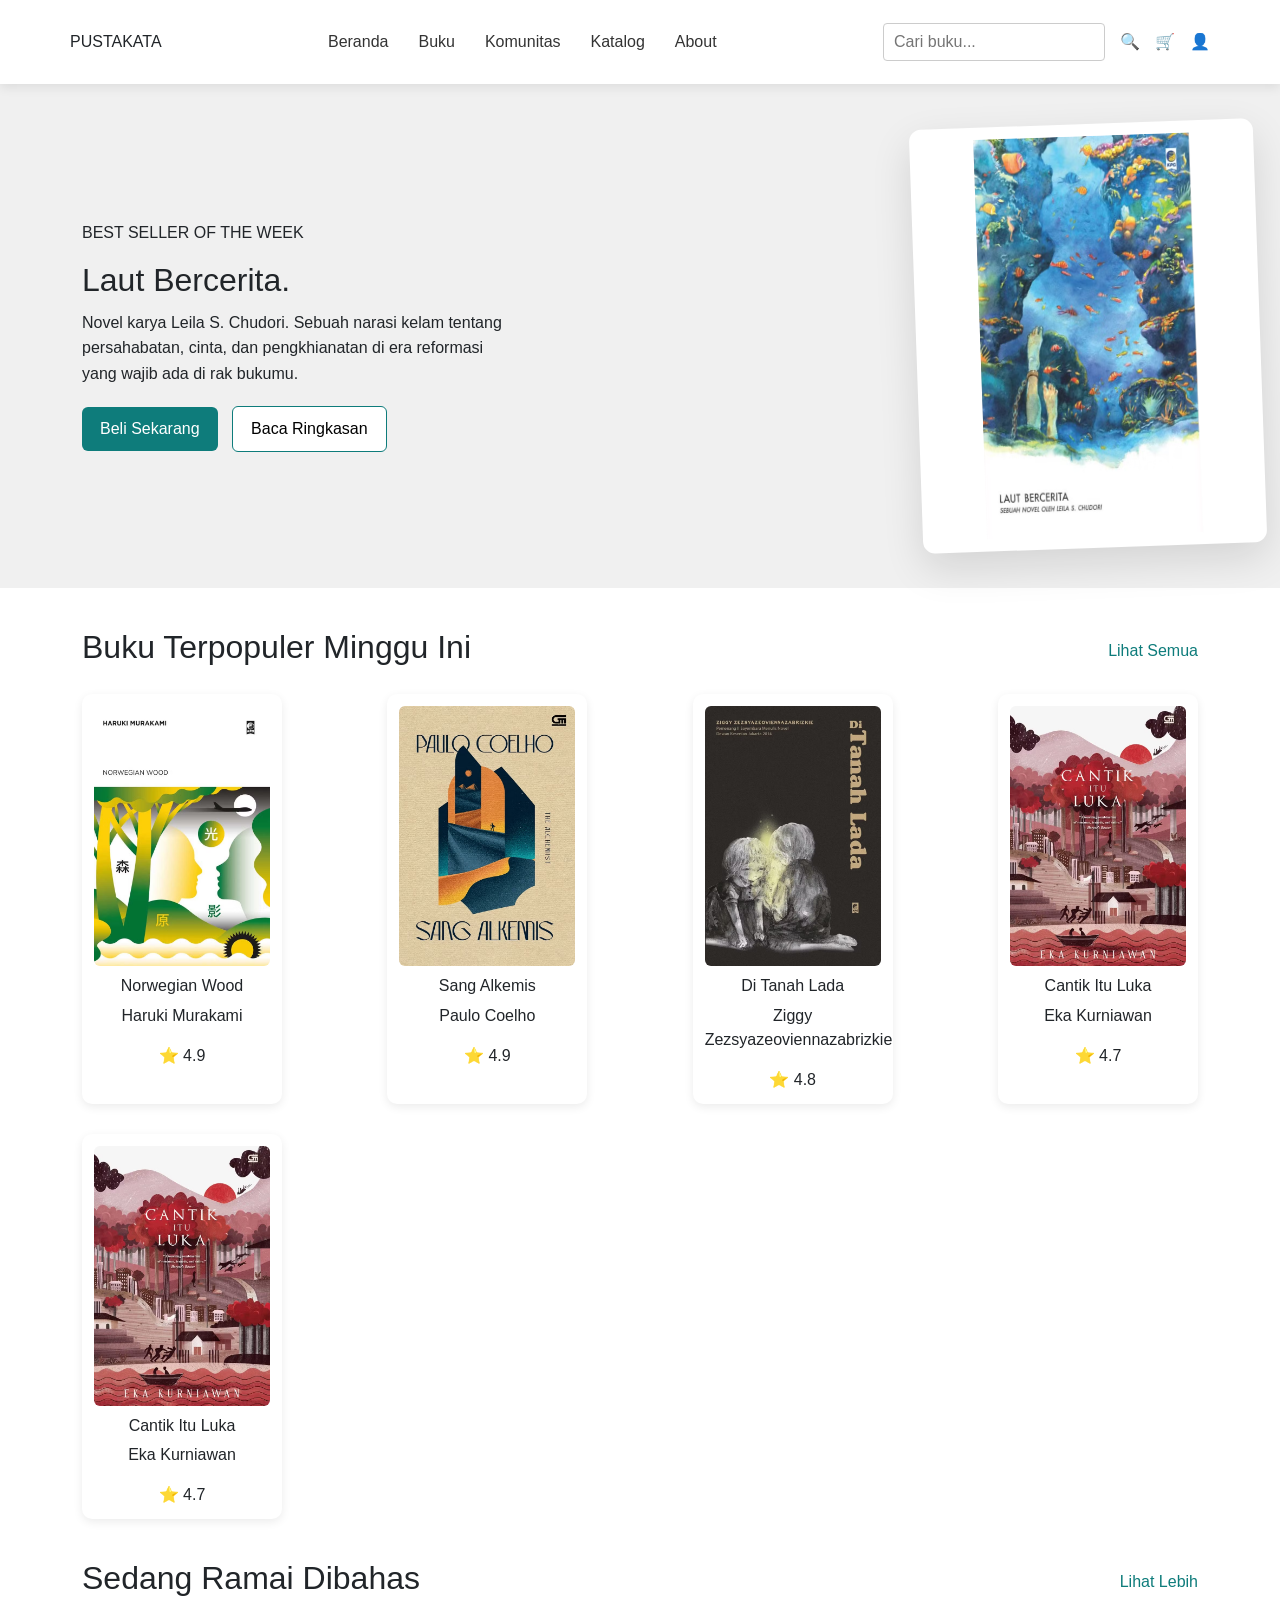
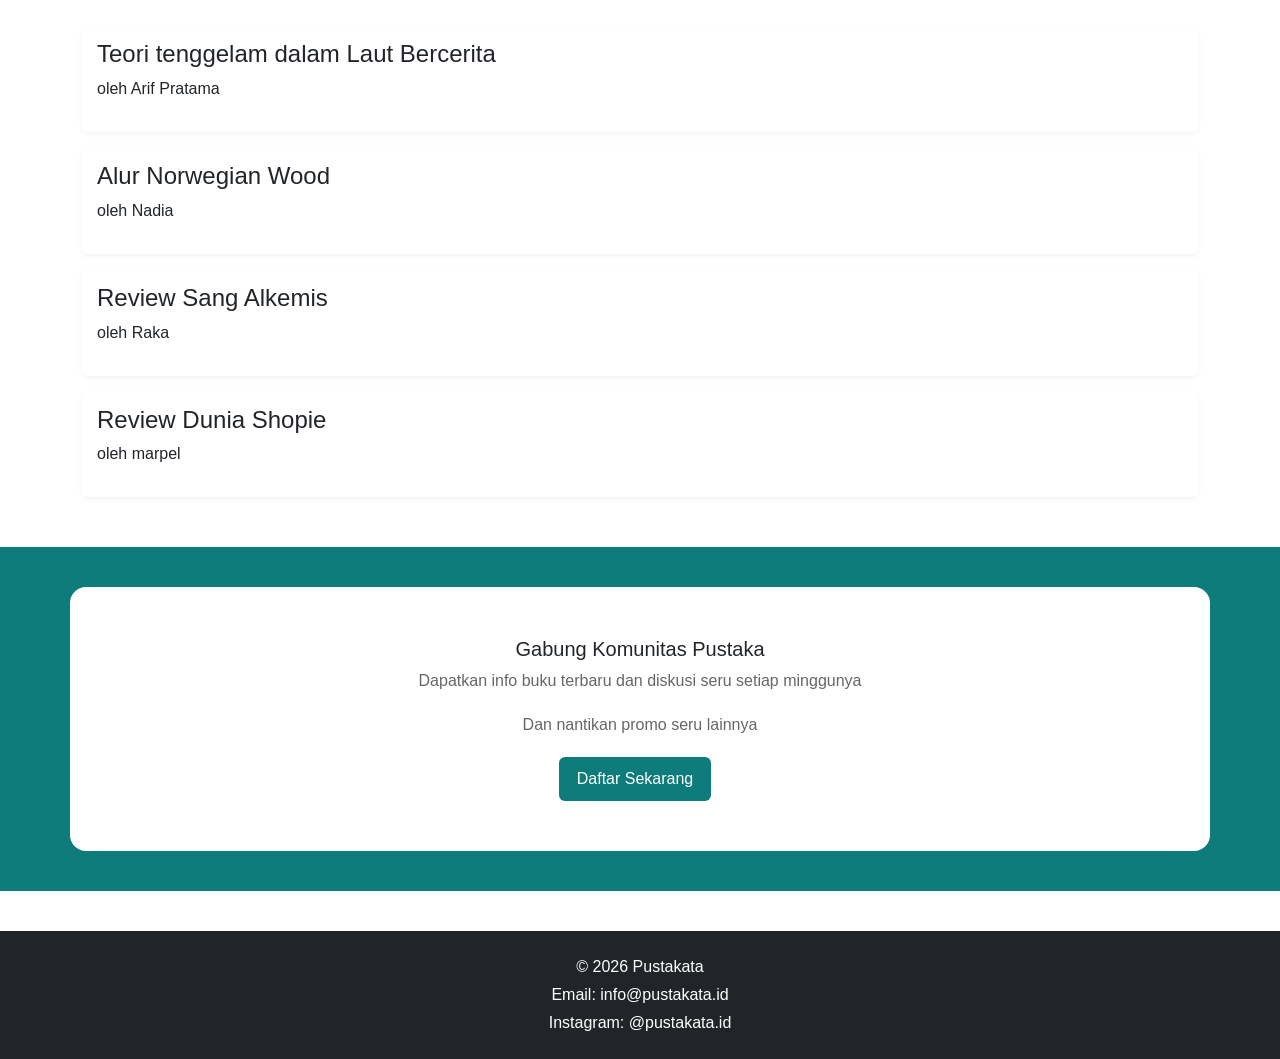
==== index.html @ 3b272e25 "hapus bootstap" ====
<!doctype html>
<html lang="id">
  <head>
    <meta charset="UTF-8" />
    <meta name="viewport" content="width=device-width, initial-scale=1.0" />
    <title>Pustakata</title>
    <link rel="stylesheet" href="style.css" />
    <link
      href="https://cdn.jsdelivr.net/npm/bootstrap@5.3.8/dist/css/bootstrap.min.css"
      rel="stylesheet"
    />
  </head>
  <body>
    <!-- Navbar -->
    <script src="https://cdn.jsdelivr.net/npm/bootstrap@5.3.8/dist/js/bootstrap.bundle.min.js"></script>
    <header class="navbar">
      <div class="container">
        <div class="logo">PUSTAKATA</div>

        <nav class="menu">
          <a href="#">Beranda</a>
          <a href="#">Buku</a>
          <a href="#">Komunitas</a>
          <a href="#">Katalog</a>
          <a href="#">About</a>
        </nav>

        <div class="nav-icons">
          <input type="text" placeholder="Cari buku..." />
          <span>🔍</span>
          <span>🛒</span>
          <span>👤</span>
        </div>
      </div>
    </header>

    <!-- Hero Section -->
    <section class="hero">
      <div class="container hero-content">
        <div class="hero-text">
          <p class="label">BEST SELLER OF THE WEEK</p>
          <h1>Laut Bercerita.</h1>
          <p>
            Novel karya Leila S. Chudori. Sebuah narasi kelam tentang
            persahabatan, cinta, dan pengkhianatan di era reformasi yang wajib
            ada di rak bukumu.
          </p>

          <div class="hero-buttons">
            <button class="btn-primary">Beli Sekarang</button>
            <button class="btn-secondary">Baca Ringkasan</button>
          </div>
        </div>

        <div class="hero-image">
          <div class="hero-book">
            <img src="lautcerita.jpg" alt="Book Cover" />
          </div>
        </div>
      </div>
    </section>

    <!-- Buku Populer -->
    <section class="popular-books">
      <div class="container">
        <div class="section-header">
          <h2>Buku Terpopuler Minggu Ini</h2>
          <a href="#">Lihat Semua</a>
        </div>

        <div class="book-grid">
          <div class="book-card">
            <img src="haruki.jpg" alt="" />
            <h3>Norwegian Wood</h3>
            <p>Haruki Murakami</p>
            <span>⭐ 4.9</span>
          </div>

          <div class="book-card">
            <img src="alkemis.jpg" alt="" />
            <h3>Sang Alkemis</h3>
            <p>Paulo Coelho</p>
            <span>⭐ 4.9</span>
          </div>

          <div class="book-card">
            <img src="tanahlada.jpg" alt="" />
            <h3>Di Tanah Lada</h3>
            <p>Ziggy Zezsyazeoviennazabrizkie</p>
            <span>⭐ 4.8</span>
          </div>

          <div class="book-card">
            <img src="cantik.jpg" alt="" />
            <h3>Cantik Itu Luka</h3>
            <p>Eka Kurniawan</p>
            <span>⭐ 4.7</span>
          </div>
          <div class="book-card">
            <img src="cantik.jpg" alt="" />
            <h3>Cantik Itu Luka</h3>
            <p>Eka Kurniawan</p>
            <span>⭐ 4.7</span>
          </div>
        </div>
      </div>
    </section>

    <!-- Diskusi Komunitas -->
    <section class="discussion">
      <div class="container">
        <div class="section-header">
          <h2>Sedang Ramai Dibahas</h2>
          <a href="#">Lihat Lebih</a>
        </div>

        <div class="discussion-list">
          <div class="discussion-item">
            <h4>Teori tenggelam dalam Laut Bercerita</h4>
            <p>oleh Arif Pratama</p>
          </div>

          <div class="discussion-item">
            <h4>Alur Norwegian Wood</h4>
            <p>oleh Nadia</p>
          </div>

          <div class="discussion-item">
            <h4>Review Sang Alkemis</h4>
            <p>oleh Raka</p>
          </div>
          <div class="discussion-item">
            <h4>Review Dunia Shopie</h4>
            <p>oleh marpel</p>
          </div>
        </div>
      </div>
    </section>

    <!-- CTA Join Komunitas -->
    <section class="cta">
      <div class="container cta-box">
        <h3>Gabung Komunitas Pustaka</h3>
        <p>Dapatkan info buku terbaru dan diskusi seru setiap minggunya</p>
        <p>Dan nantikan promo seru lainnya</p>

        <button class="btn-primary">Daftar Sekarang</button>
      </div>
    </section>

    <!-- Footer -->
    <footer class="footer bg-dark text-white py-4">
      <div class="container text-center">
        <p class="mb-1">© 2026 Pustakata</p>
        <p class="mb-1">Email: info@pustakata.id</p>
        <p class="mb-0">Instagram: @pustakata.id</p>
      </div>
    </footer>
  </body>
</html>
---- style.css ----
/* RESET */
* {
  margin: 0;
  padding: 0;
  box-sizing: border-box;
  font-family: Arial, sans-serif;
}

body {
  background: #f5f5f5;
  color: #333;
}

/* CONTAINER */
.container {
  width: 90%;
  max-width: 1200px;
  margin: auto;
}

/* NAVBAR */
.navbar {
  position: sticky;
  top: 0;
  background: white;
  box-shadow: 0 4px 10px rgba(0, 0, 0, 0.08);
  z-index: 100;
}

.navbar .container {
  display: flex;
  align-items: center;
  justify-content: space-between;
  padding: 15px 0;
}

.menu {
  display: flex;
  gap: 30px;
}

.menu a {
  text-decoration: none;
  color: #333;
}

.nav-icons {
  display: flex;
  gap: 15px;
  align-items: center;
}

.nav-icons input {
  padding: 6px 10px;
  border-radius: 4px;
  border: 1px solid #ccc;
}

/* HERO */
.hero {
  background: #f0f0f0;
  padding: 40px 0;
}

.hero-content {
  display: flex;
  align-items: center;
  justify-content: space-between;
  gap: 60px;
}

.hero-text {
  flex: 1;
}

.hero-text h1 {
  font-size: 32px;
  margin: 10px 0;
}

.hero-text p {
  max-width: 420px;
  line-height: 1.6;
}

.hero-buttons {
  margin-top: 20px;
}

/* HERO BOOK */
.hero-image {
  flex: 0 0 auto;
  display: flex;
  justify-content: center;
  align-items: center;
  max-width: 220px;
}
.hero-book {
  background: white;
  padding: 12px;
  border-radius: 12px;
  box-shadow: 0 15px 40px rgba(0, 0, 0, 0.12);
  width: fit-content;
  display: inline-flex;
  transform: rotate(-2deg);
}

.hero-book img {
  width: 320px;
  height: 400px;
  display: block;
  border-radius: 6px;
}
/* BUTTON */
.btn-primary {
  background: #0e7c7b;
  color: white;
  border: none;
  padding: 10px 18px;
  margin-right: 10px;
  border-radius: 6px;
}

.btn-secondary {
  border: 1px solid #0e7c7b;
  padding: 10px 18px;
  background: white;
  border-radius: 6px;
}

/* SECTION HEADER */
.section-header {
  display: flex;
  justify-content: space-between;
  align-items: center;
  margin: 40px 0 20px;
}

.section-header a {
  color: #0e7c7b;
  text-decoration: none;
}

/* BOOK GRID */
.book-grid {
  display: grid;
  grid-template-columns: repeat(4, 200px);
  justify-content: space-between;
  gap: 30px;
}

/* BOOK CARD */
.book-card {
  background: white;
  padding: 12px;
  border-radius: 10px;
  text-align: center;
  box-shadow: 0 3px 10px rgba(0, 0, 0, 0.08);
}

.book-card img {
  width: 100%;
  height: 260px;
  object-fit: cover;
  border-radius: 6px;
}

.book-card h3 {
  margin-top: 10px;
  font-size: 16px;
}

/* DISCUSSION */
.discussion-list {
  display: flex;
  flex-direction: column;
  gap: 15px;
}

.discussion-item {
  background: white;
  padding: 15px;
  border-radius: 6px;
  box-shadow: 0 2px 5px rgba(0, 0, 0, 0.05);
}

/* CTA */
.cta {
  background: #0e7c7b;
  margin-top: 50px;
  padding: 40px 0;
}

.cta-box {
  background: white;
  text-align: center;
  padding: 50px 60px;
  border-radius: 16px;
  max-width: 700px;
  margin: 0 auto;
}

.cta-box h3 {
  font-size: 20px;
  margin-bottom: 8px;
}

.cta-box p {
  color: #666;
  margin-bottom: 20px;
}

/* FOOTER */
.footer {
  text-align: center;
  padding: 20px;
  background: #eee;
  margin-top: 40px;
}
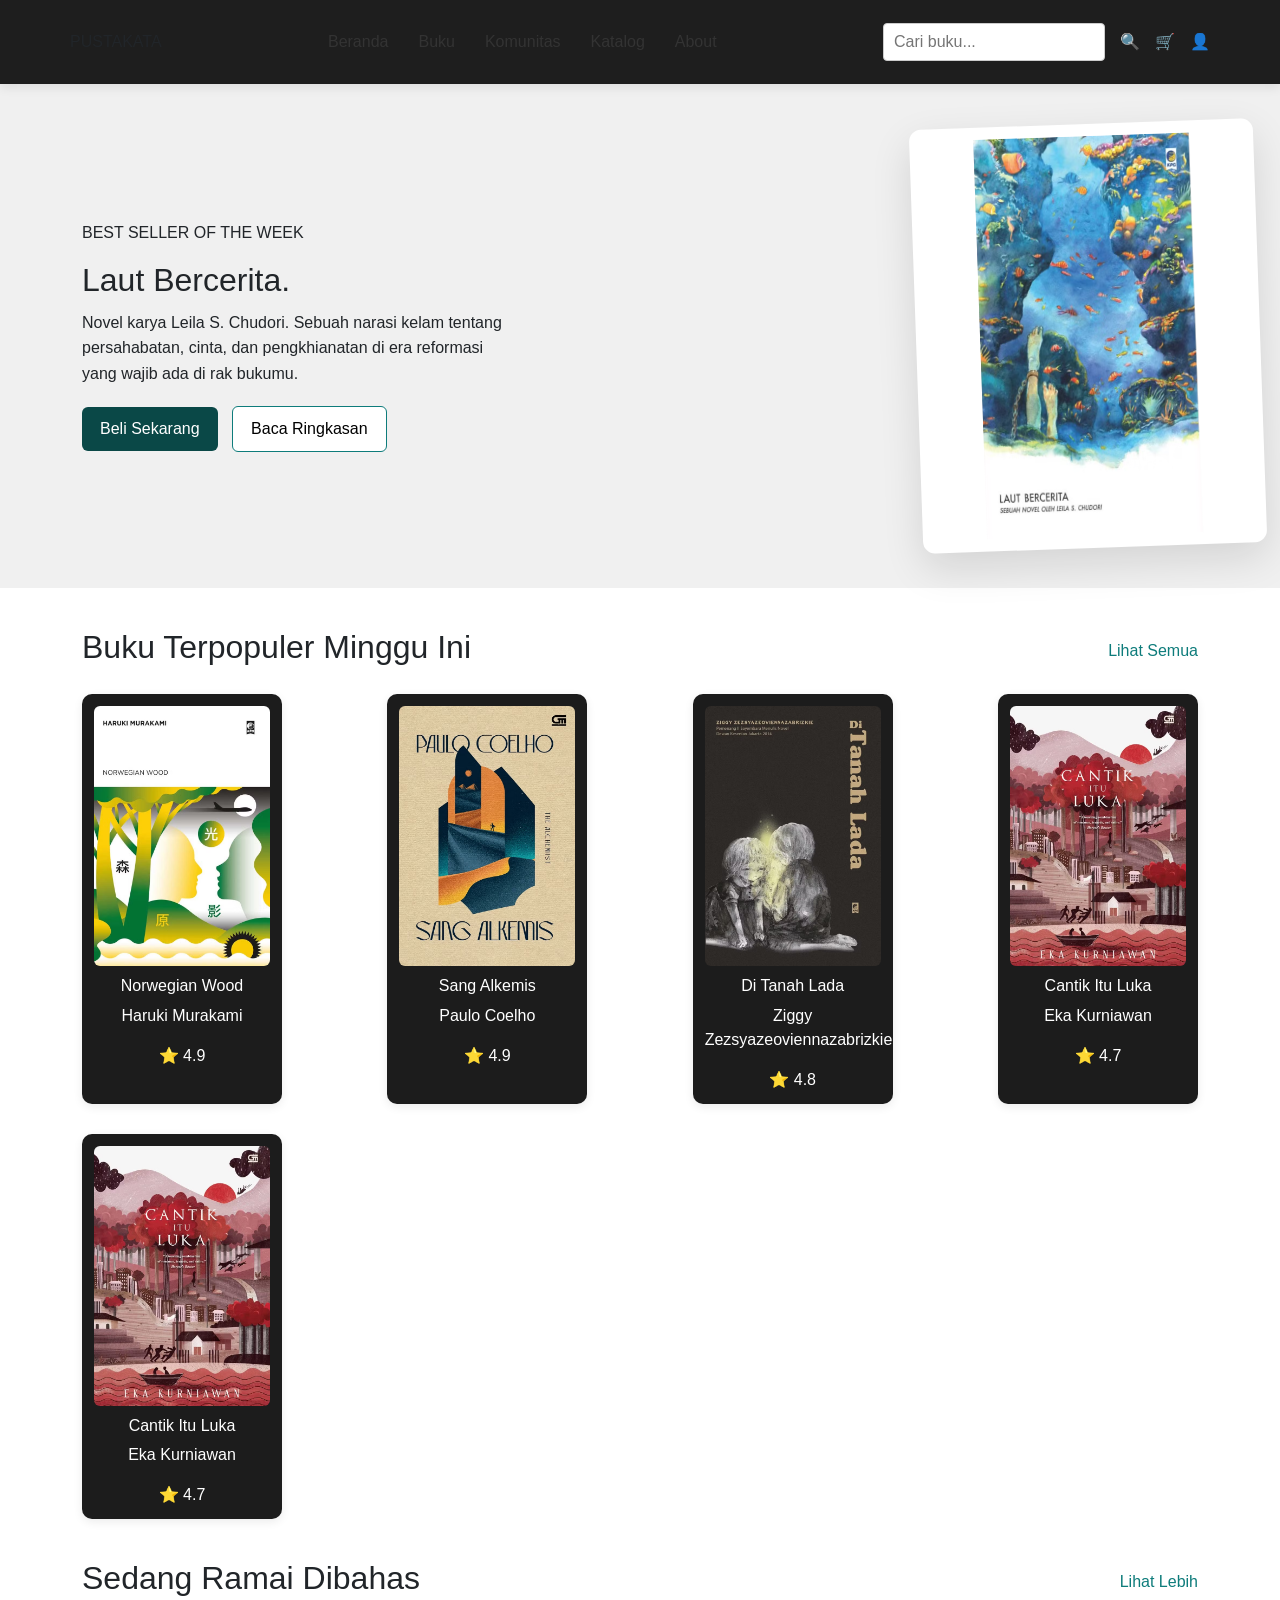
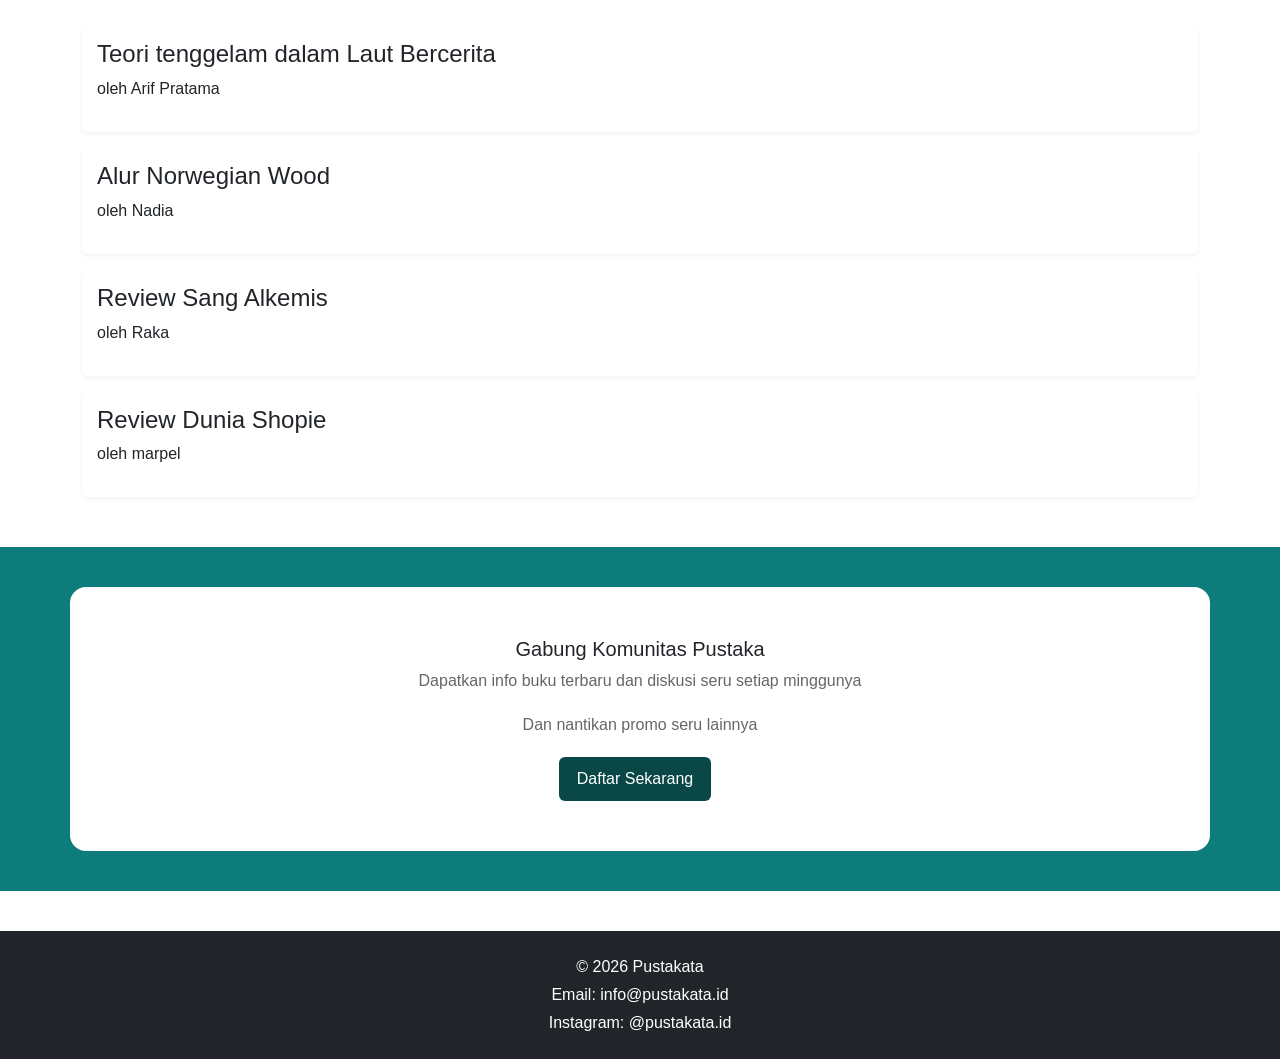
==== commit 70b9f1dc: "benerin gambar" ====
--- a/index.html
+++ b/index.html
@@ -54,7 +54,7 @@
 
         <div class="hero-image">
           <div class="hero-book">
-            <img src="lautcerita.jpg" alt="Book Cover" />
+            <img src="gambar/lautcerita.jpg" alt="Book Cover" />
           </div>
         </div>
       </div>
@@ -70,34 +70,34 @@
 
         <div class="book-grid">
           <div class="book-card">
-            <img src="haruki.jpg" alt="" />
+            <img src="gambar/haruki.jpg" alt="" />
             <h3>Norwegian Wood</h3>
             <p>Haruki Murakami</p>
             <span>⭐ 4.9</span>
           </div>
 
           <div class="book-card">
-            <img src="alkemis.jpg" alt="" />
+            <img src="gambar/alkemis.jpg" alt="" />
             <h3>Sang Alkemis</h3>
             <p>Paulo Coelho</p>
             <span>⭐ 4.9</span>
           </div>
 
           <div class="book-card">
-            <img src="tanahlada.jpg" alt="" />
+            <img src="gambar/tanahlada.jpg" alt="" />
             <h3>Di Tanah Lada</h3>
             <p>Ziggy Zezsyazeoviennazabrizkie</p>
             <span>⭐ 4.8</span>
           </div>
 
           <div class="book-card">
-            <img src="cantik.jpg" alt="" />
+            <img src="gambar/cantik.jpg" alt="" />
             <h3>Cantik Itu Luka</h3>
             <p>Eka Kurniawan</p>
             <span>⭐ 4.7</span>
           </div>
           <div class="book-card">
-            <img src="cantik.jpg" alt="" />
+            <img src="gambar/cantik.jpg" alt="" />
             <h3>Cantik Itu Luka</h3>
             <p>Eka Kurniawan</p>
             <span>⭐ 4.7</span>
--- a/style.css
+++ b/style.css
@@ -7,8 +7,8 @@
 }
 
 body {
-  background: #f5f5f5;
-  color: #333;
+  background: #121212;
+  color: #ffffff;
 }
 
 /* CONTAINER */
@@ -22,7 +22,7 @@
 .navbar {
   position: sticky;
   top: 0;
-  background: white;
+  background: #1e1e1e;
   box-shadow: 0 4px 10px rgba(0, 0, 0, 0.08);
   z-index: 100;
 }
@@ -113,7 +113,7 @@
 }
 /* BUTTON */
 .btn-primary {
-  background: #0e7c7b;
+  background: #0a4847;
   color: white;
   border: none;
   padding: 10px 18px;
@@ -151,7 +151,8 @@
 
 /* BOOK CARD */
 .book-card {
-  background: white;
+  background: #1c1c1c;
+  color: #fff;
   padding: 12px;
   border-radius: 10px;
   text-align: center;
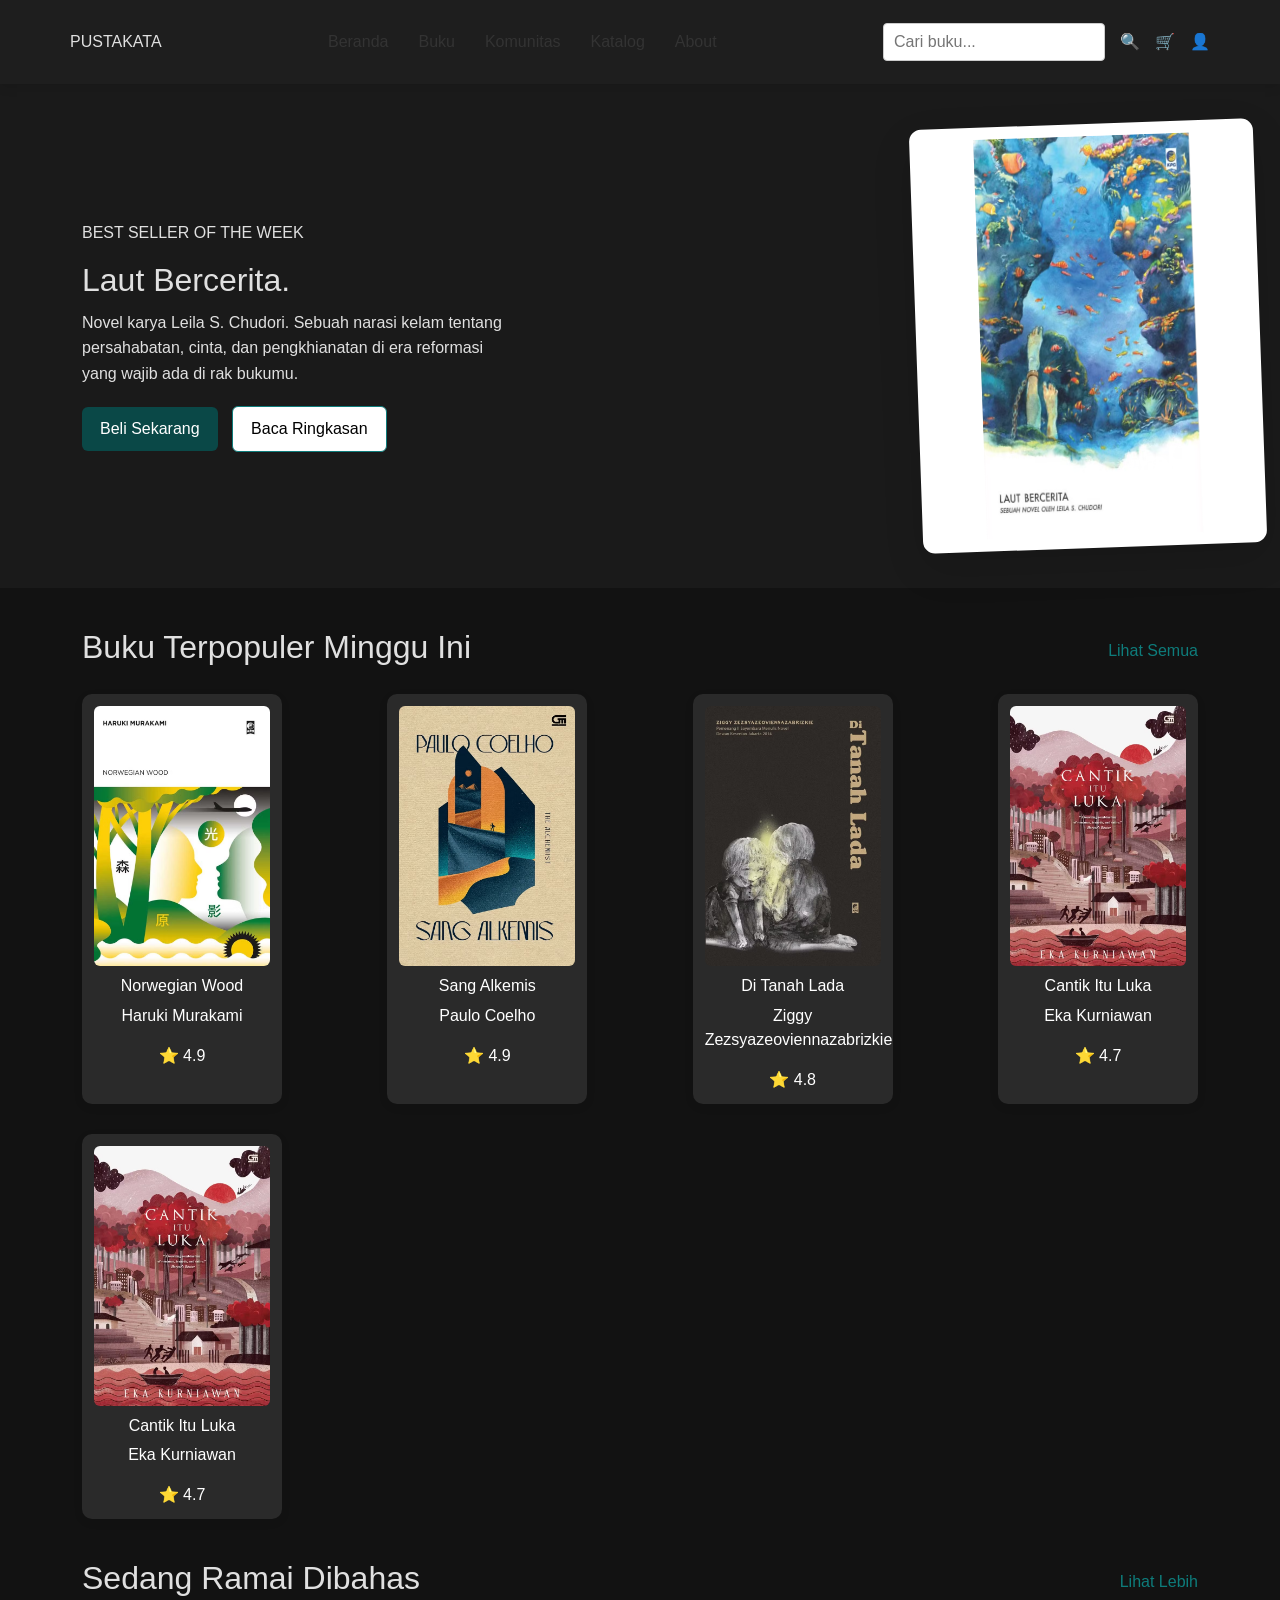
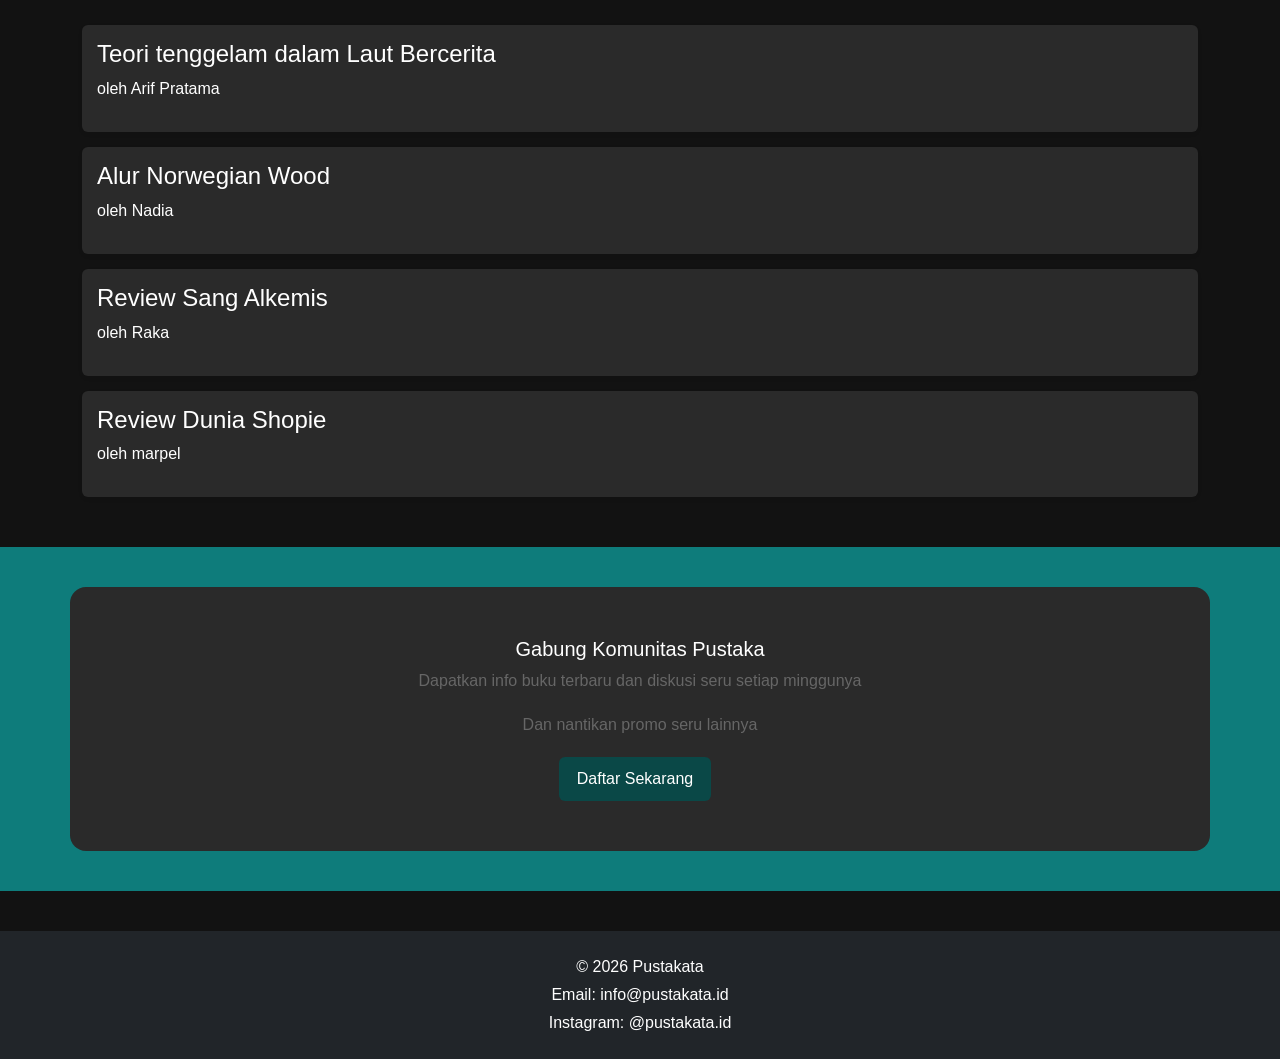
==== commit 50d76014: "feat: implement dark mode" ====
--- a/index.html
+++ b/index.html
@@ -10,7 +10,7 @@
       rel="stylesheet"
     />
   </head>
-  <body>
+  <body class="dark-mode">
     <!-- Navbar -->
     <script src="https://cdn.jsdelivr.net/npm/bootstrap@5.3.8/dist/js/bootstrap.bundle.min.js"></script>
     <header class="navbar">
@@ -54,7 +54,7 @@
 
         <div class="hero-image">
           <div class="hero-book">
-            <img src="gambar/lautcerita.jpg" alt="Book Cover" />
+            <img src="lautcerita.jpg" alt="Book Cover" />
           </div>
         </div>
       </div>
@@ -70,34 +70,34 @@
 
         <div class="book-grid">
           <div class="book-card">
-            <img src="gambar/haruki.jpg" alt="" />
+            <img src="haruki.jpg" alt="" />
             <h3>Norwegian Wood</h3>
             <p>Haruki Murakami</p>
             <span>⭐ 4.9</span>
           </div>
 
           <div class="book-card">
-            <img src="gambar/alkemis.jpg" alt="" />
+            <img src="alkemis.jpg" alt="" />
             <h3>Sang Alkemis</h3>
             <p>Paulo Coelho</p>
             <span>⭐ 4.9</span>
           </div>
 
           <div class="book-card">
-            <img src="gambar/tanahlada.jpg" alt="" />
+            <img src="tanahlada.jpg" alt="" />
             <h3>Di Tanah Lada</h3>
             <p>Ziggy Zezsyazeoviennazabrizkie</p>
             <span>⭐ 4.8</span>
           </div>
 
           <div class="book-card">
-            <img src="gambar/cantik.jpg" alt="" />
+            <img src="cantik.jpg" alt="" />
             <h3>Cantik Itu Luka</h3>
             <p>Eka Kurniawan</p>
             <span>⭐ 4.7</span>
           </div>
           <div class="book-card">
-            <img src="gambar/cantik.jpg" alt="" />
+            <img src="cantik.jpg" alt="" />
             <h3>Cantik Itu Luka</h3>
             <p>Eka Kurniawan</p>
             <span>⭐ 4.7</span>
--- a/style.css
+++ b/style.css
@@ -218,3 +218,31 @@
   background: #eee;
   margin-top: 40px;
 }
+/* DARK MODE */
+.dark-mode {
+  background: #121212;
+  color: #e0e0e0;
+}
+
+/* navbar */
+.dark-mode .navbar {
+  background: #1e1e1e;
+}
+
+/* hero */
+.dark-mode .hero {
+  background: #1a1a1a;
+}
+
+/* card */
+.dark-mode .book-card,
+.dark-mode .discussion-item,
+.dark-mode .cta-box {
+  background: #2a2a2a;
+  color: #fff;
+}
+
+/* footer */
+.dark-mode .footer {
+  background: #000;
+}
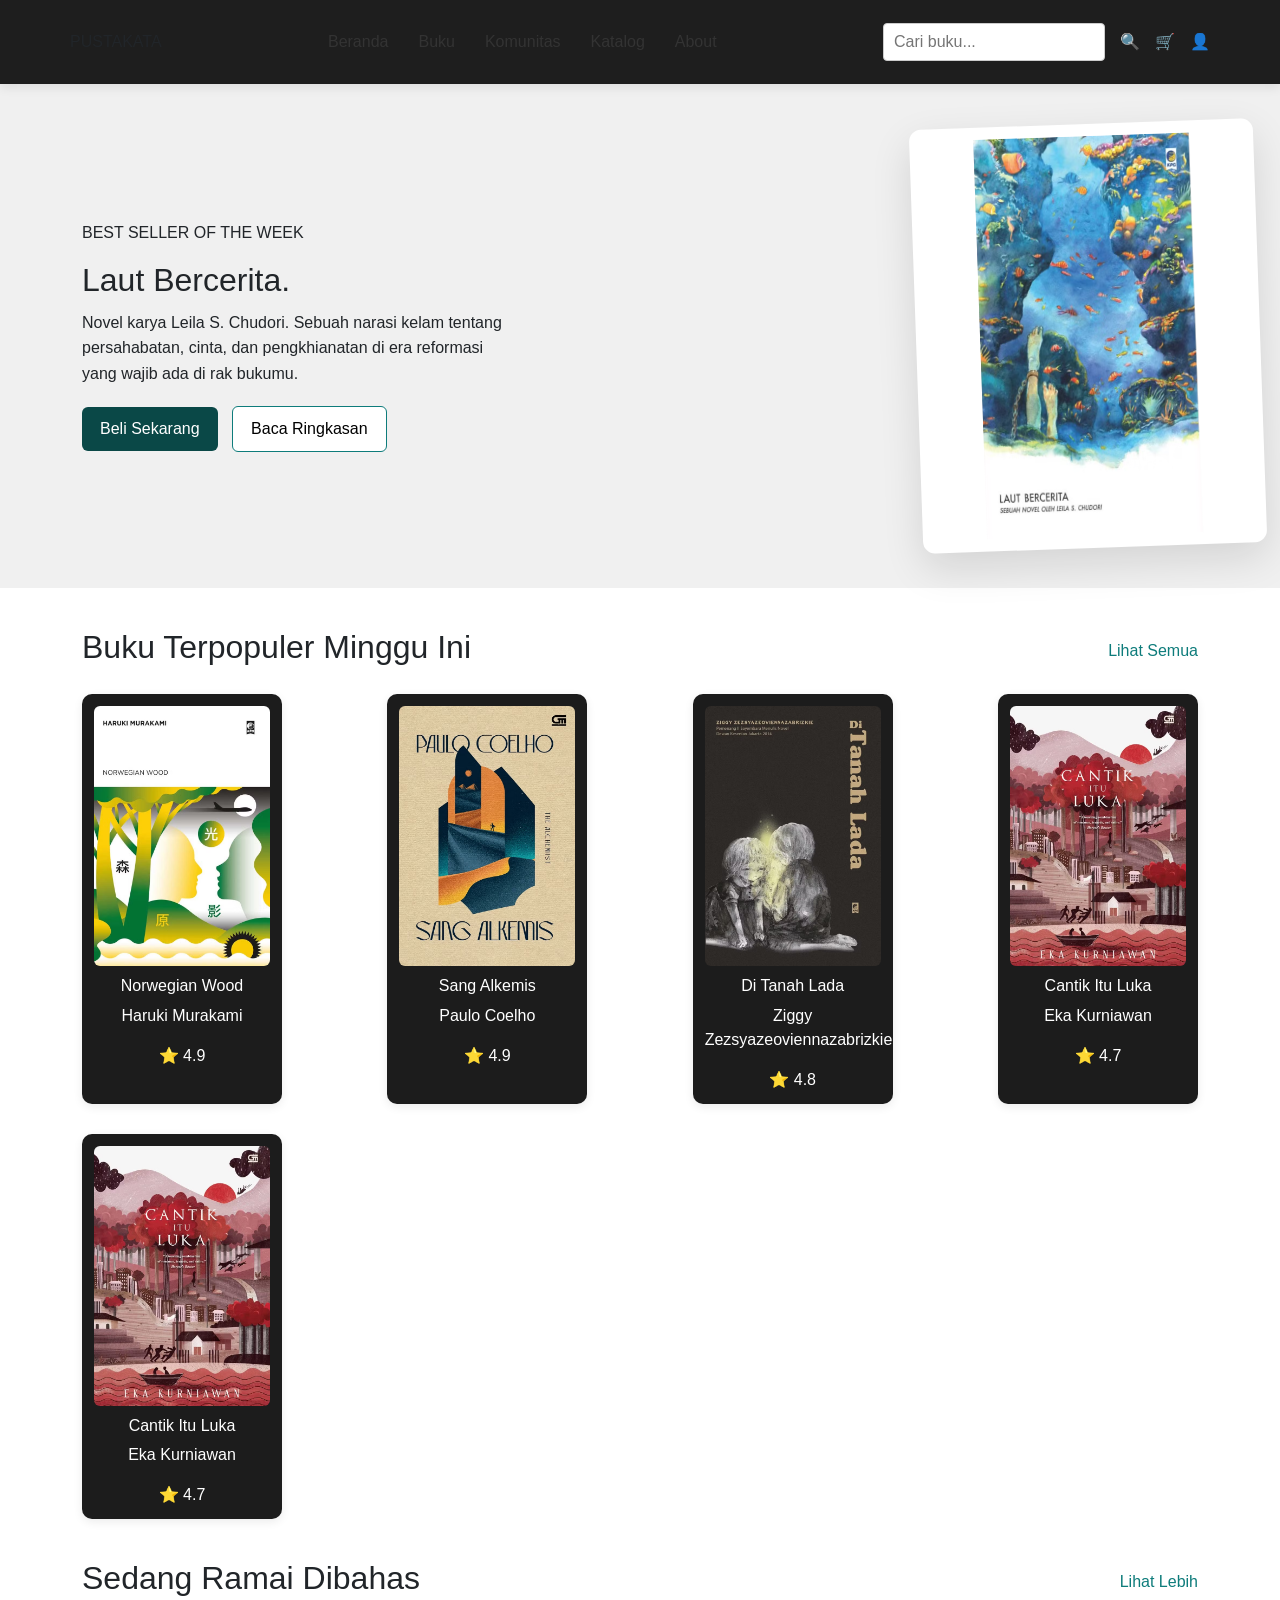
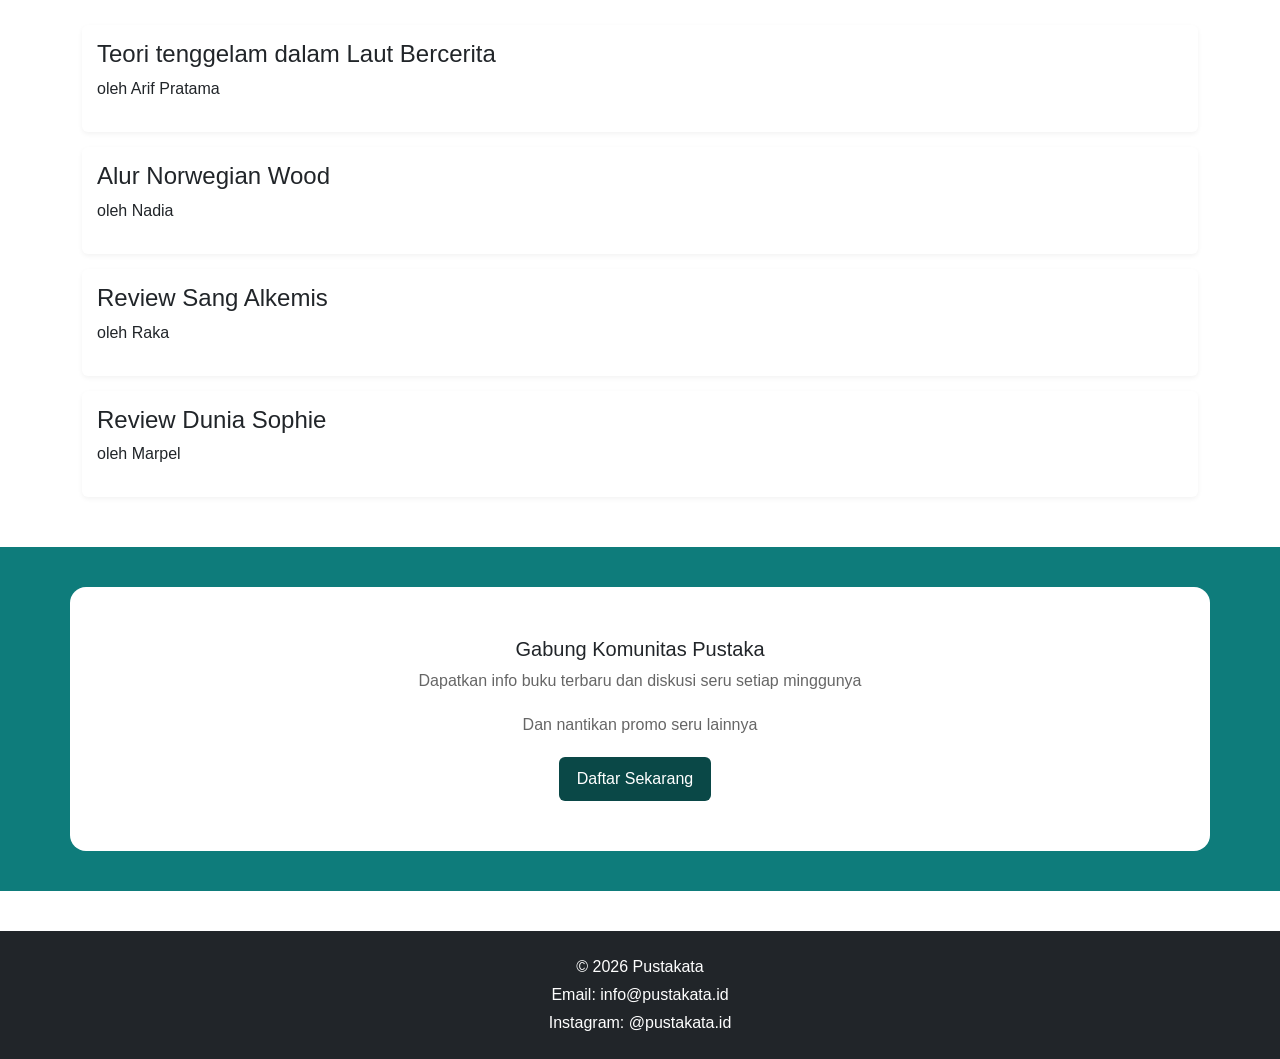
==== commit e6a0b092: "fix: correct typo in discussion section2" ====
--- a/index.html
+++ b/index.html
@@ -10,7 +10,7 @@
       rel="stylesheet"
     />
   </head>
-  <body class="dark-mode">
+  <body>
     <!-- Navbar -->
     <script src="https://cdn.jsdelivr.net/npm/bootstrap@5.3.8/dist/js/bootstrap.bundle.min.js"></script>
     <header class="navbar">
@@ -54,7 +54,7 @@
 
         <div class="hero-image">
           <div class="hero-book">
-            <img src="lautcerita.jpg" alt="Book Cover" />
+            <img src="gambar/lautcerita.jpg" alt="Book Cover" />
           </div>
         </div>
       </div>
@@ -70,34 +70,34 @@
 
         <div class="book-grid">
           <div class="book-card">
-            <img src="haruki.jpg" alt="" />
+            <img src="gambar/haruki.jpg" alt="" />
             <h3>Norwegian Wood</h3>
             <p>Haruki Murakami</p>
             <span>⭐ 4.9</span>
           </div>
 
           <div class="book-card">
-            <img src="alkemis.jpg" alt="" />
+            <img src="gambar/alkemis.jpg" alt="" />
             <h3>Sang Alkemis</h3>
             <p>Paulo Coelho</p>
             <span>⭐ 4.9</span>
           </div>
 
           <div class="book-card">
-            <img src="tanahlada.jpg" alt="" />
+            <img src="gambar/tanahlada.jpg" alt="" />
             <h3>Di Tanah Lada</h3>
             <p>Ziggy Zezsyazeoviennazabrizkie</p>
             <span>⭐ 4.8</span>
           </div>
 
           <div class="book-card">
-            <img src="cantik.jpg" alt="" />
+            <img src="gambar/cantik.jpg" alt="" />
             <h3>Cantik Itu Luka</h3>
             <p>Eka Kurniawan</p>
             <span>⭐ 4.7</span>
           </div>
           <div class="book-card">
-            <img src="cantik.jpg" alt="" />
+            <img src="gambar/cantik.jpg" alt="" />
             <h3>Cantik Itu Luka</h3>
             <p>Eka Kurniawan</p>
             <span>⭐ 4.7</span>
@@ -130,8 +130,8 @@
             <p>oleh Raka</p>
           </div>
           <div class="discussion-item">
-            <h4>Review Dunia Shopie</h4>
-            <p>oleh marpel</p>
+            <h4>Review Dunia Sophie</h4>
+            <p>oleh Marpel</p>
           </div>
         </div>
       </div>
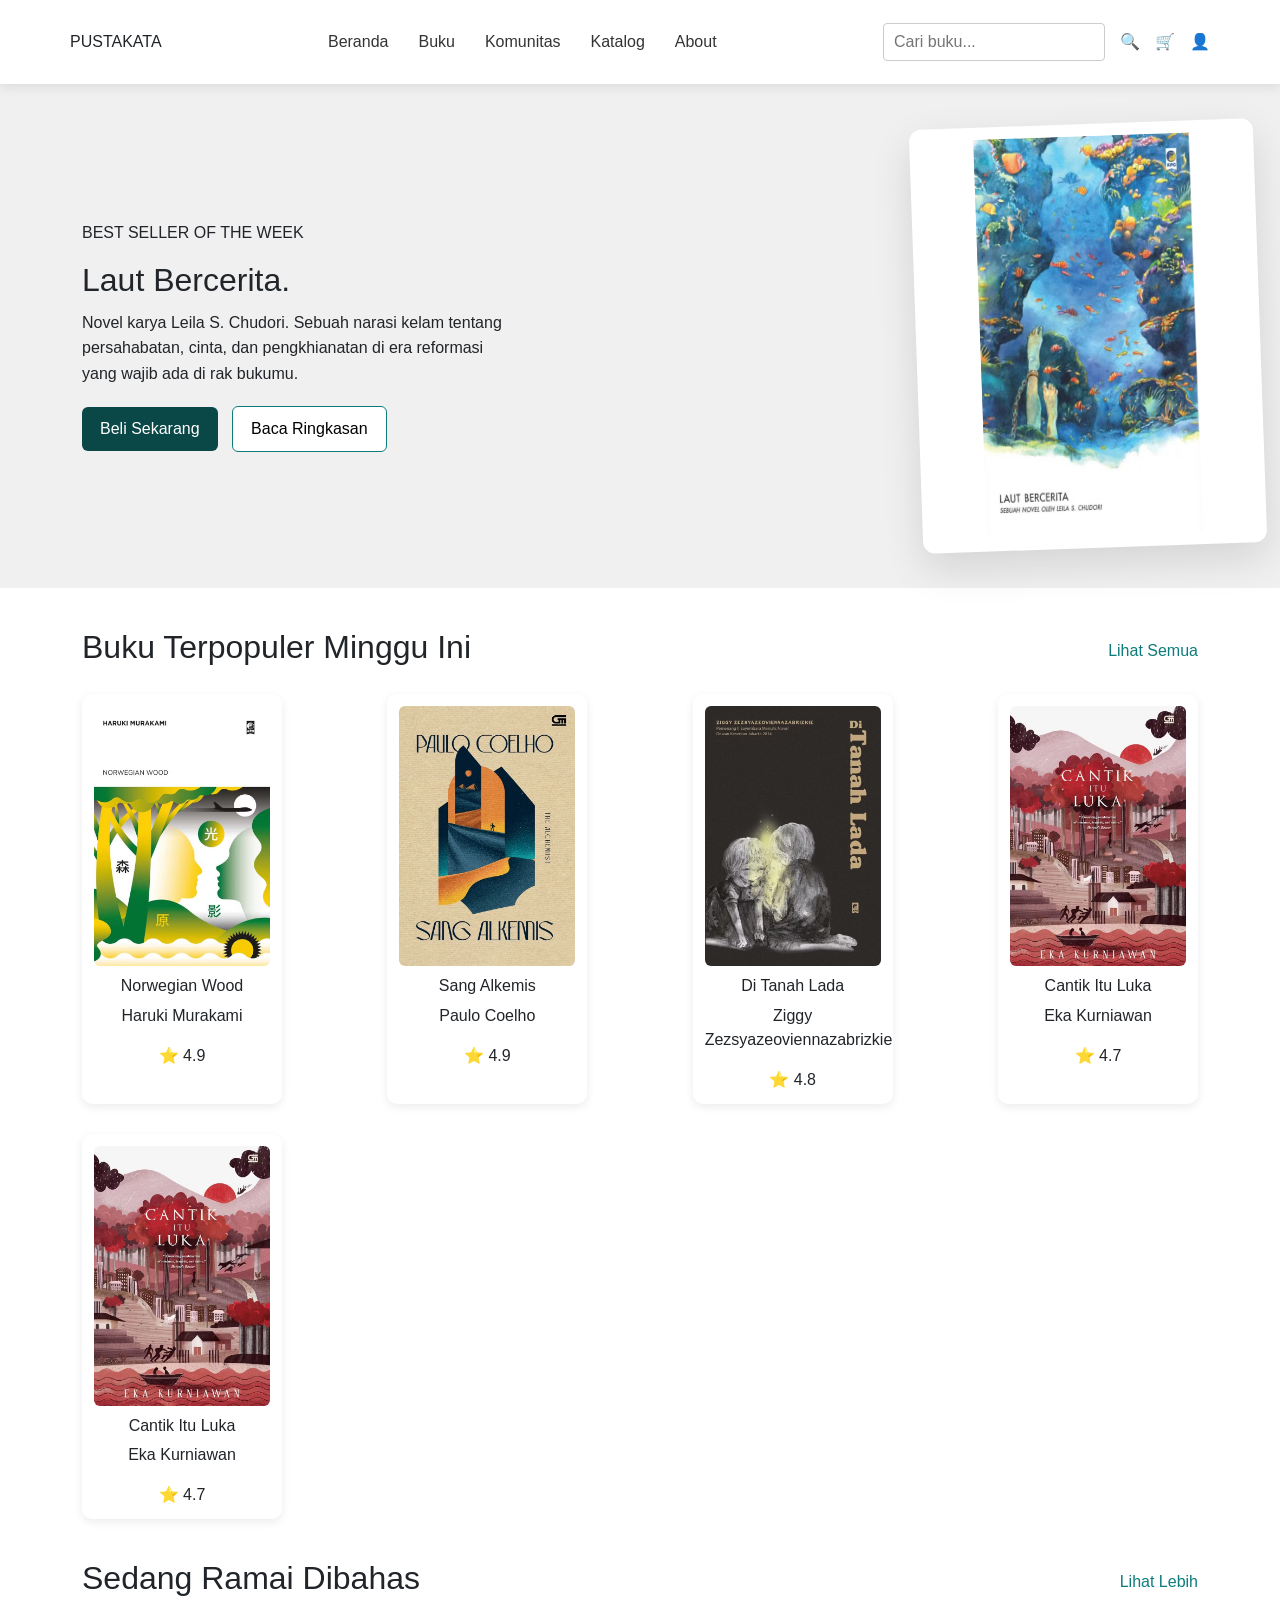
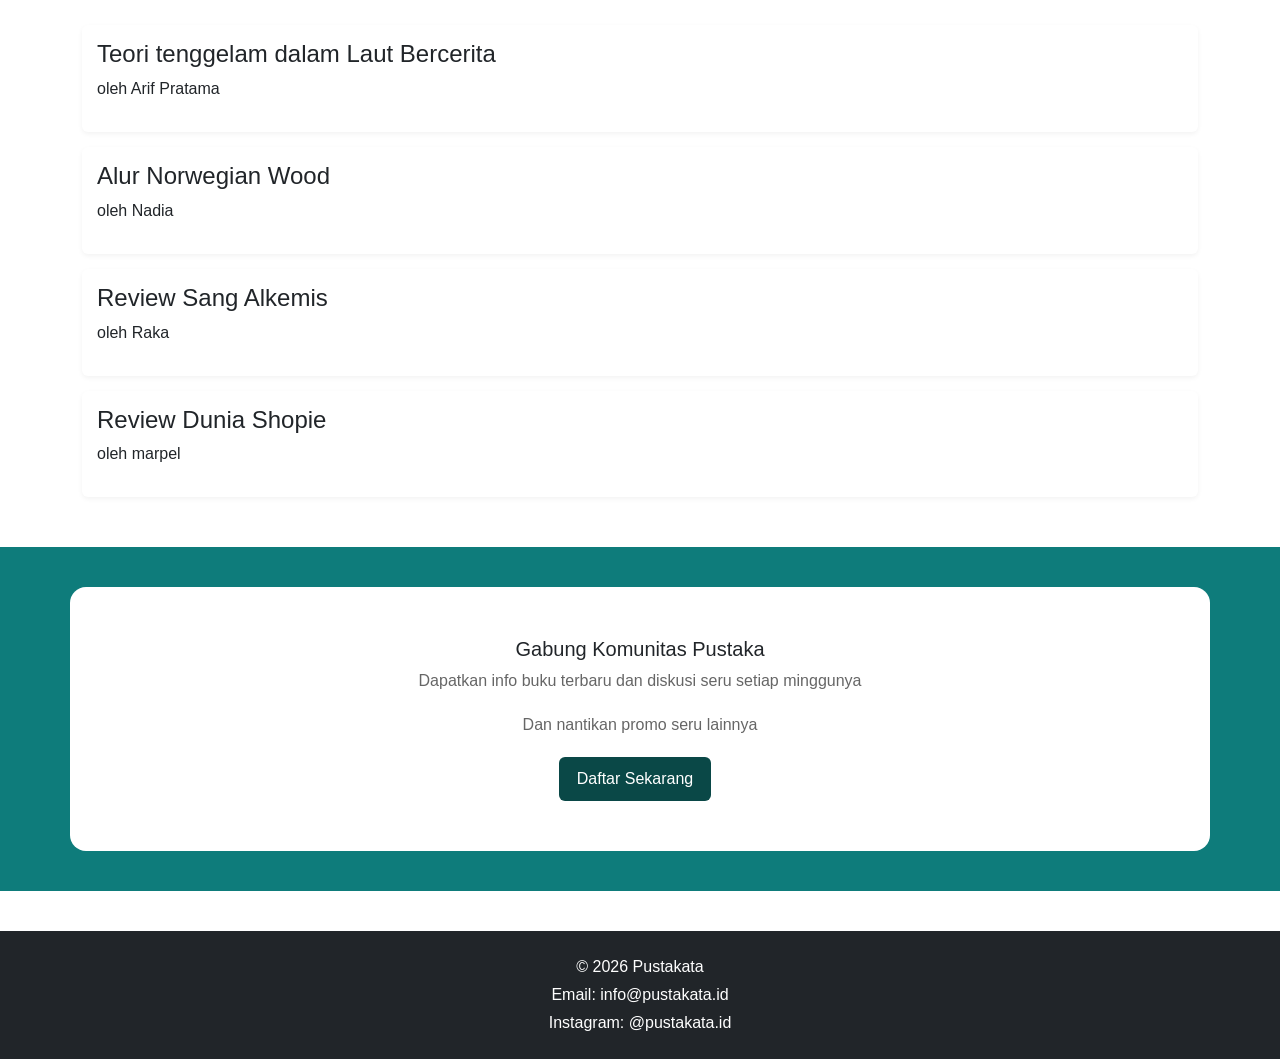
==== commit 49c7c8c7: "feat: improve footer with clickable contact links" ====
--- a/index.html
+++ b/index.html
@@ -130,8 +130,8 @@
             <p>oleh Raka</p>
           </div>
           <div class="discussion-item">
-            <h4>Review Dunia Sophie</h4>
-            <p>oleh Marpel</p>
+            <h4>Review Dunia Shopie</h4>
+            <p>oleh marpel</p>
           </div>
         </div>
       </div>
@@ -152,8 +152,19 @@
     <footer class="footer bg-dark text-white py-4">
       <div class="container text-center">
         <p class="mb-1">© 2026 Pustakata</p>
-        <p class="mb-1">Email: info@pustakata.id</p>
-        <p class="mb-0">Instagram: @pustakata.id</p>
+        <p class="mb-1">
+          Email:
+          <a href="mailto:info@pustakata.id" class="text-white">
+            info@pustakata.id
+          </a>
+        </p>
+
+        <p class="mb-0">
+          Instagram:
+          <a href="https://instagram.com/pustakata.id" class="text-white">
+            @pustakata.id
+          </a>
+        </p>
       </div>
     </footer>
   </body>
--- a/style.css
+++ b/style.css
@@ -7,8 +7,8 @@
 }
 
 body {
-  background: #121212;
-  color: #ffffff;
+  background: #f5f5f5;
+  color: #333;
 }
 
 /* CONTAINER */
@@ -22,7 +22,7 @@
 .navbar {
   position: sticky;
   top: 0;
-  background: #1e1e1e;
+  background: white;
   box-shadow: 0 4px 10px rgba(0, 0, 0, 0.08);
   z-index: 100;
 }
@@ -151,8 +151,7 @@
 
 /* BOOK CARD */
 .book-card {
-  background: #1c1c1c;
-  color: #fff;
+  background: white;
   padding: 12px;
   border-radius: 10px;
   text-align: center;
@@ -218,31 +217,10 @@
   background: #eee;
   margin-top: 40px;
 }
-/* DARK MODE */
-.dark-mode {
-  background: #121212;
-  color: #e0e0e0;
-}
-
-/* navbar */
-.dark-mode .navbar {
-  background: #1e1e1e;
-}
-
-/* hero */
-.dark-mode .hero {
-  background: #1a1a1a;
-}
-
-/* card */
-.dark-mode .book-card,
-.dark-mode .discussion-item,
-.dark-mode .cta-box {
-  background: #2a2a2a;
-  color: #fff;
-}
-
-/* footer */
-.dark-mode .footer {
-  background: #000;
-}
+.footer a {
+  text-decoration: none;
+}
+
+.footer a:hover {
+  text-decoration: underline;
+}
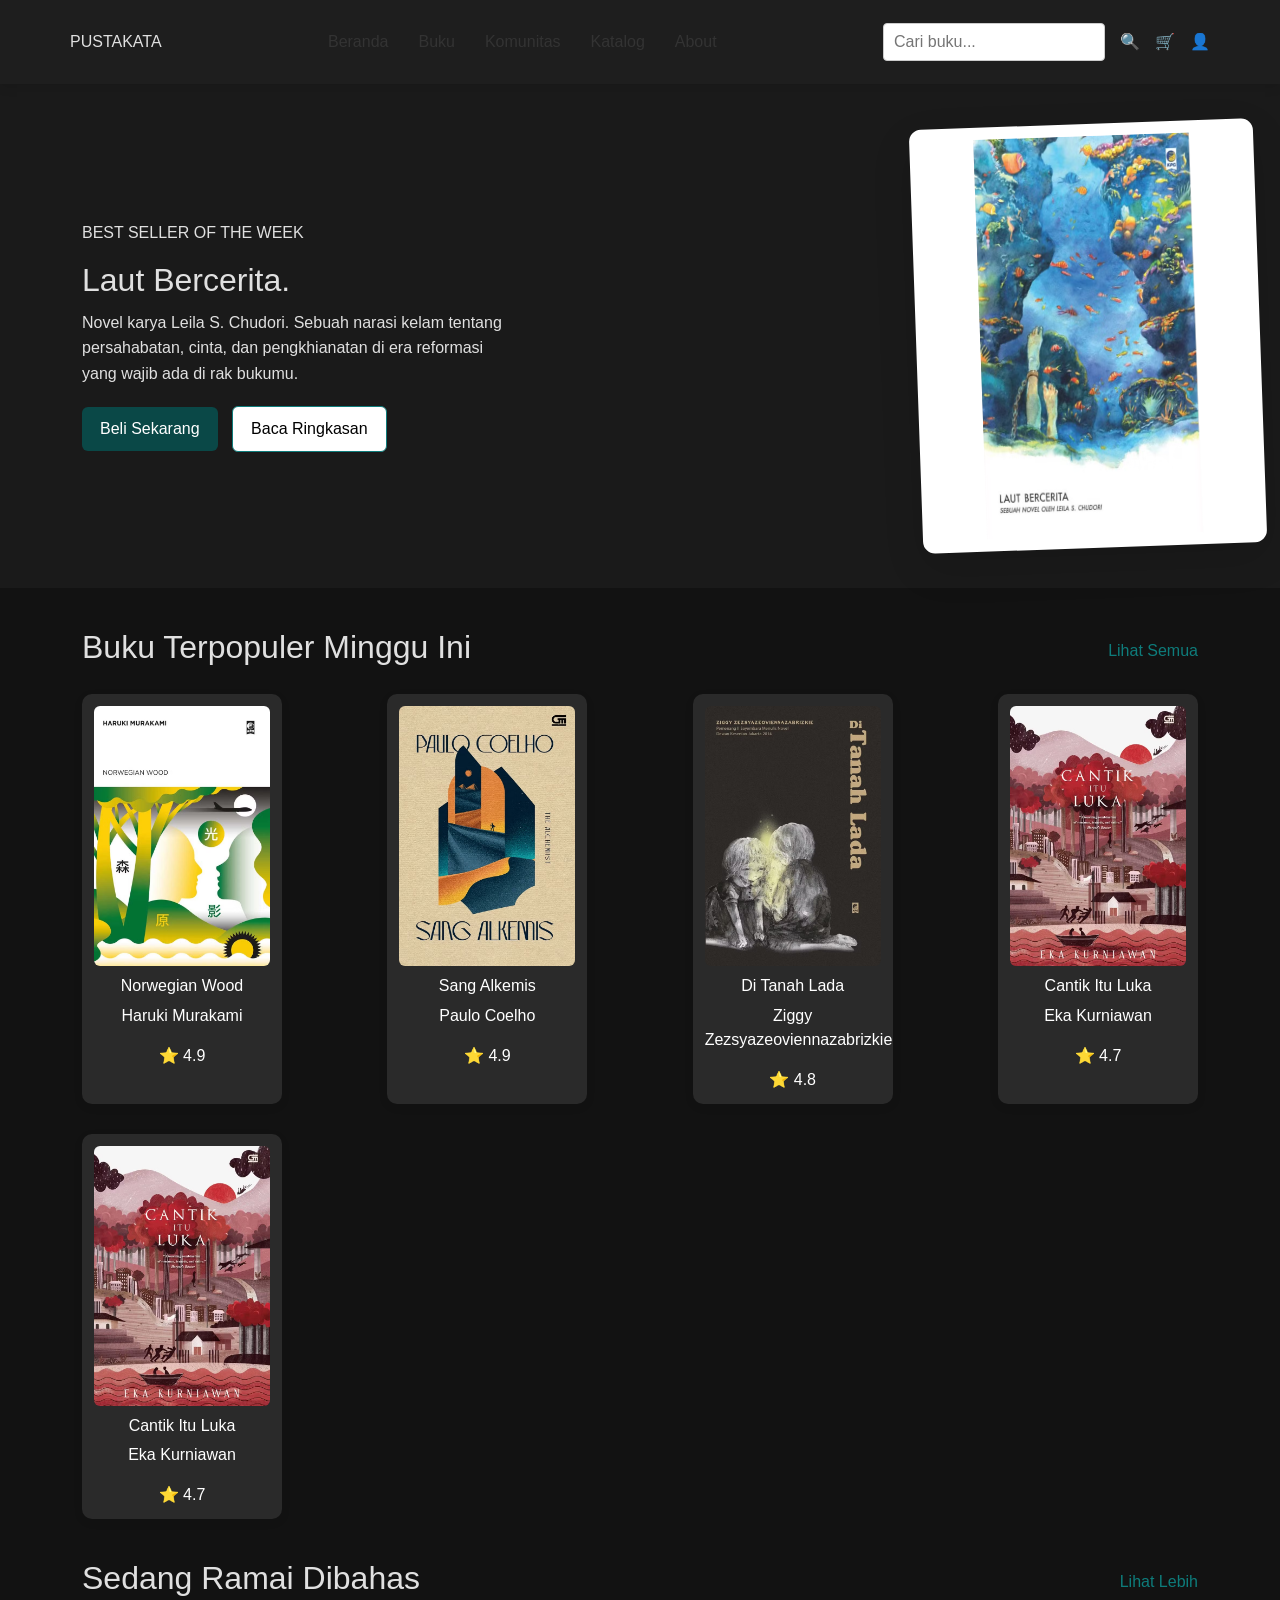
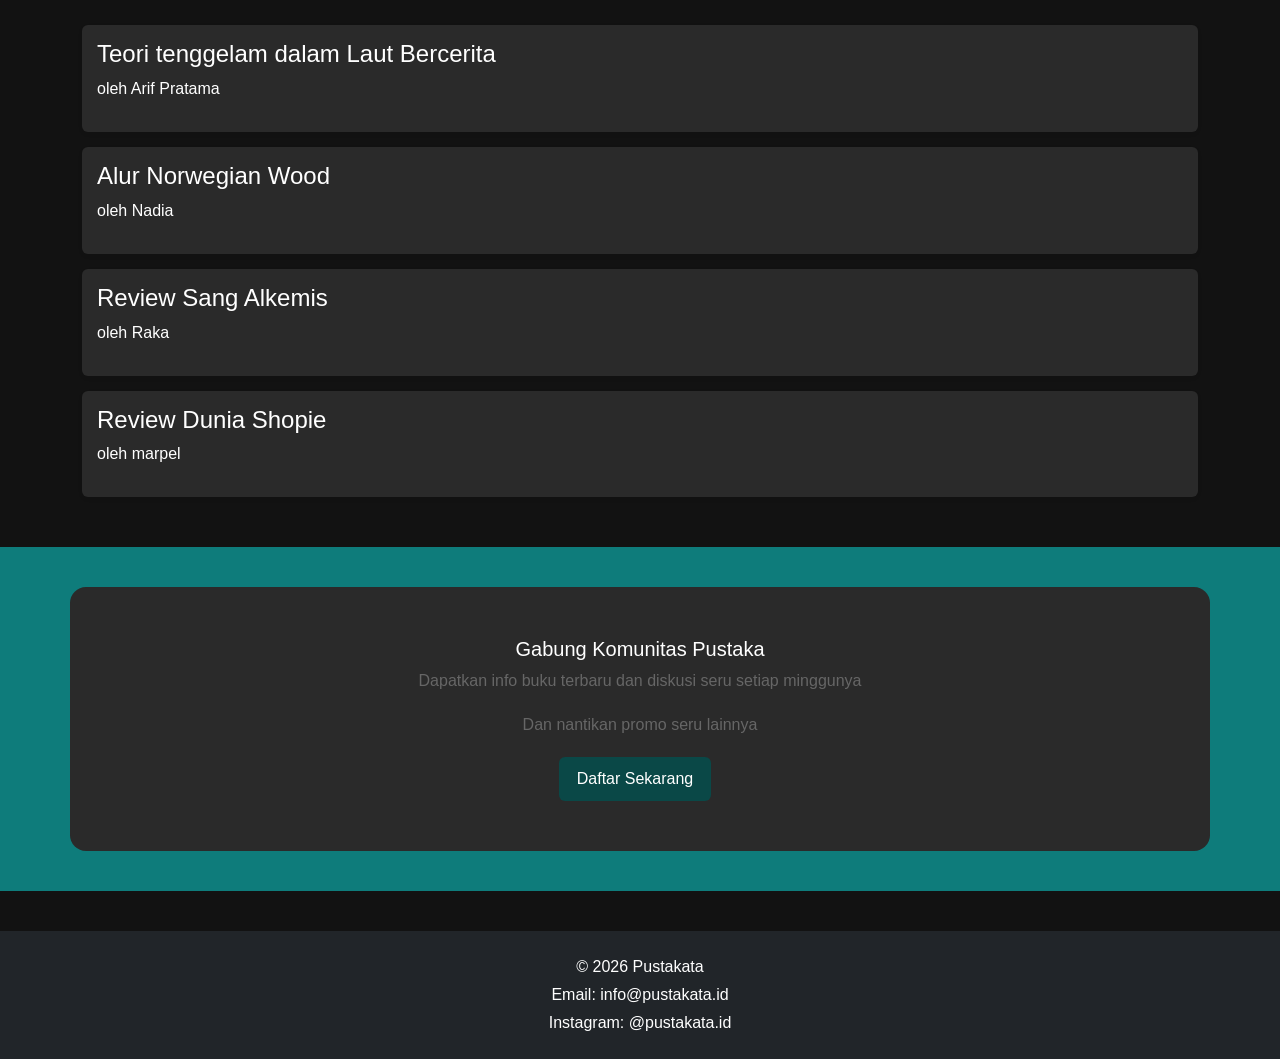
==== commit 52f21f0a: "Merge 50d76014871d8f731e5be136ea7ee23935f94127 into 5de7aa99168fe354ec437f85fd0eb41c7369c725" ====
--- a/index.html
+++ b/index.html
@@ -10,7 +10,7 @@
       rel="stylesheet"
     />
   </head>
-  <body>
+  <body class="dark-mode">
     <!-- Navbar -->
     <script src="https://cdn.jsdelivr.net/npm/bootstrap@5.3.8/dist/js/bootstrap.bundle.min.js"></script>
     <header class="navbar">
@@ -152,19 +152,8 @@
     <footer class="footer bg-dark text-white py-4">
       <div class="container text-center">
         <p class="mb-1">© 2026 Pustakata</p>
-        <p class="mb-1">
-          Email:
-          <a href="mailto:info@pustakata.id" class="text-white">
-            info@pustakata.id
-          </a>
-        </p>
-
-        <p class="mb-0">
-          Instagram:
-          <a href="https://instagram.com/pustakata.id" class="text-white">
-            @pustakata.id
-          </a>
-        </p>
+        <p class="mb-1">Email: info@pustakata.id</p>
+        <p class="mb-0">Instagram: @pustakata.id</p>
       </div>
     </footer>
   </body>
--- a/style.css
+++ b/style.css
@@ -7,8 +7,8 @@
 }
 
 body {
-  background: #f5f5f5;
-  color: #333;
+  background: #121212;
+  color: #ffffff;
 }
 
 /* CONTAINER */
@@ -22,7 +22,7 @@
 .navbar {
   position: sticky;
   top: 0;
-  background: white;
+  background: #1e1e1e;
   box-shadow: 0 4px 10px rgba(0, 0, 0, 0.08);
   z-index: 100;
 }
@@ -151,7 +151,8 @@
 
 /* BOOK CARD */
 .book-card {
-  background: white;
+  background: #1c1c1c;
+  color: #fff;
   padding: 12px;
   border-radius: 10px;
   text-align: center;
@@ -217,10 +218,31 @@
   background: #eee;
   margin-top: 40px;
 }
-.footer a {
-  text-decoration: none;
-}
-
-.footer a:hover {
-  text-decoration: underline;
-}
+/* DARK MODE */
+.dark-mode {
+  background: #121212;
+  color: #e0e0e0;
+}
+
+/* navbar */
+.dark-mode .navbar {
+  background: #1e1e1e;
+}
+
+/* hero */
+.dark-mode .hero {
+  background: #1a1a1a;
+}
+
+/* card */
+.dark-mode .book-card,
+.dark-mode .discussion-item,
+.dark-mode .cta-box {
+  background: #2a2a2a;
+  color: #fff;
+}
+
+/* footer */
+.dark-mode .footer {
+  background: #000;
+}
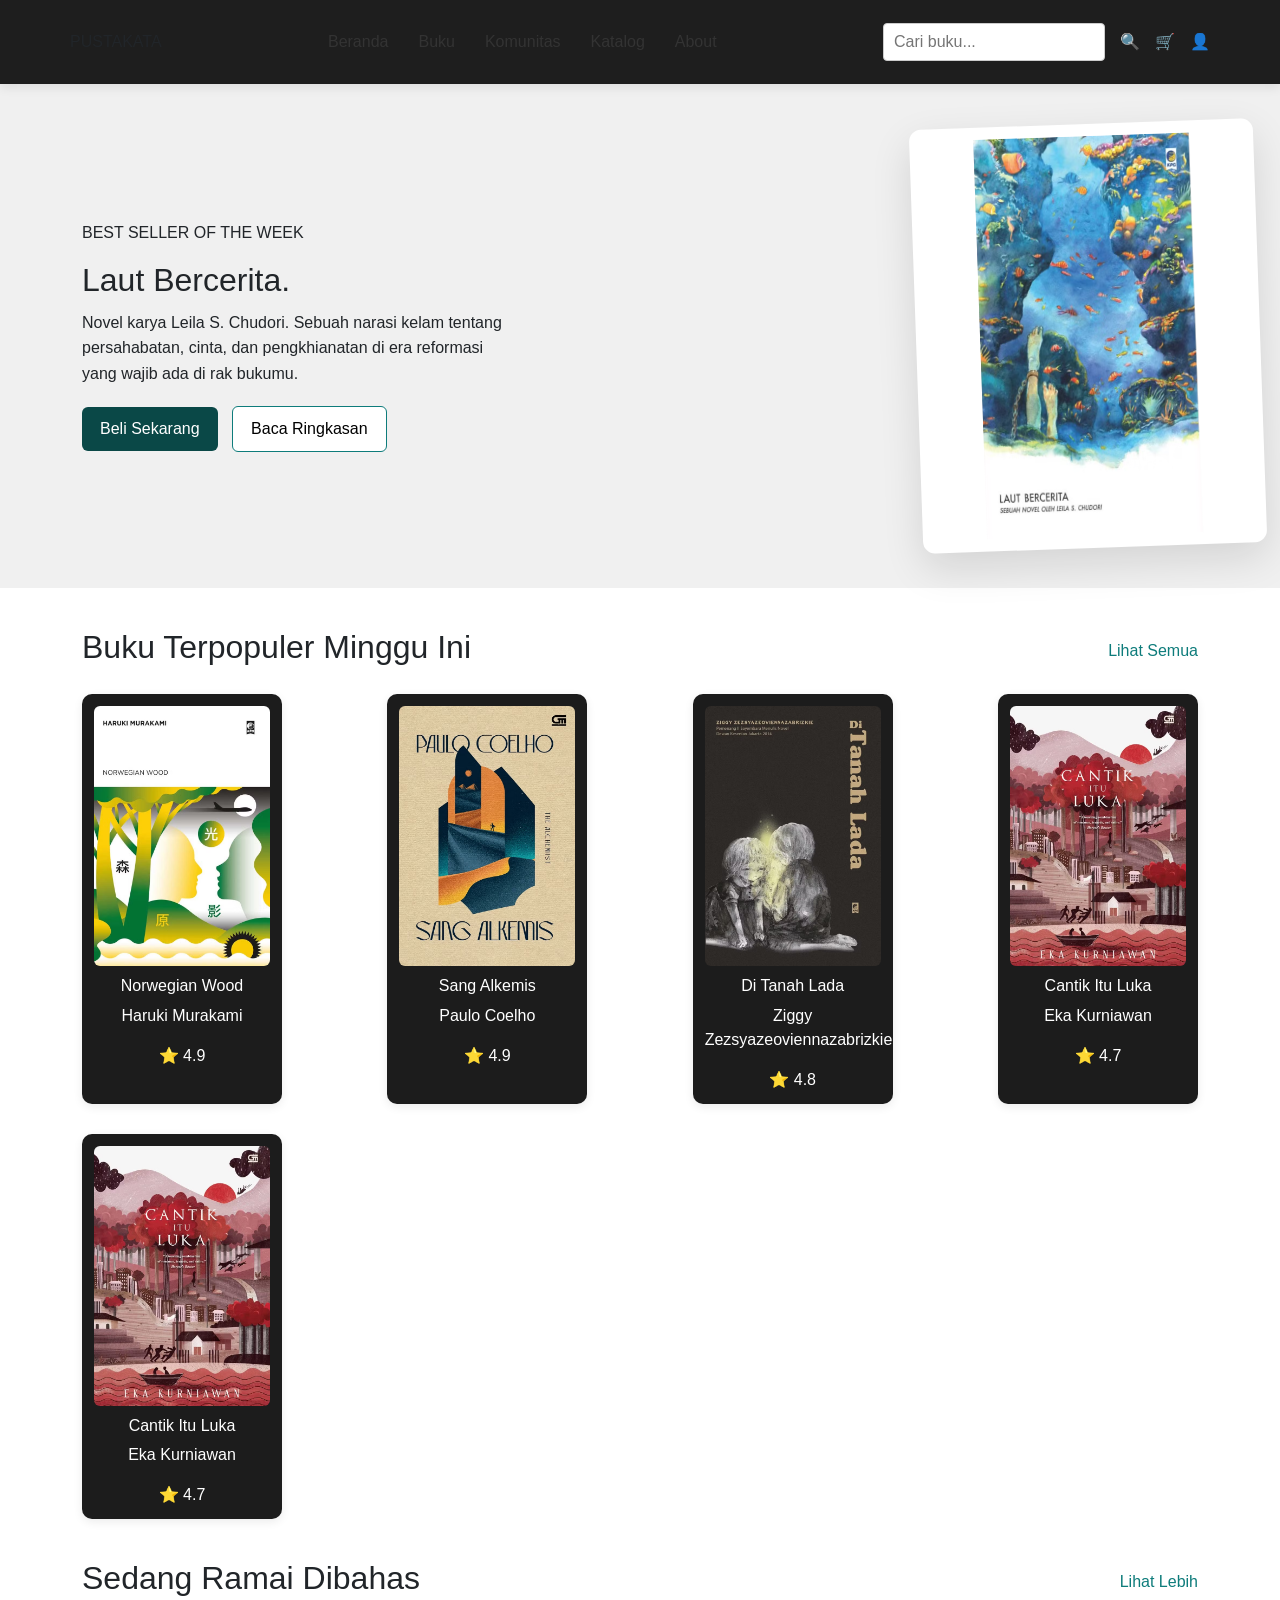
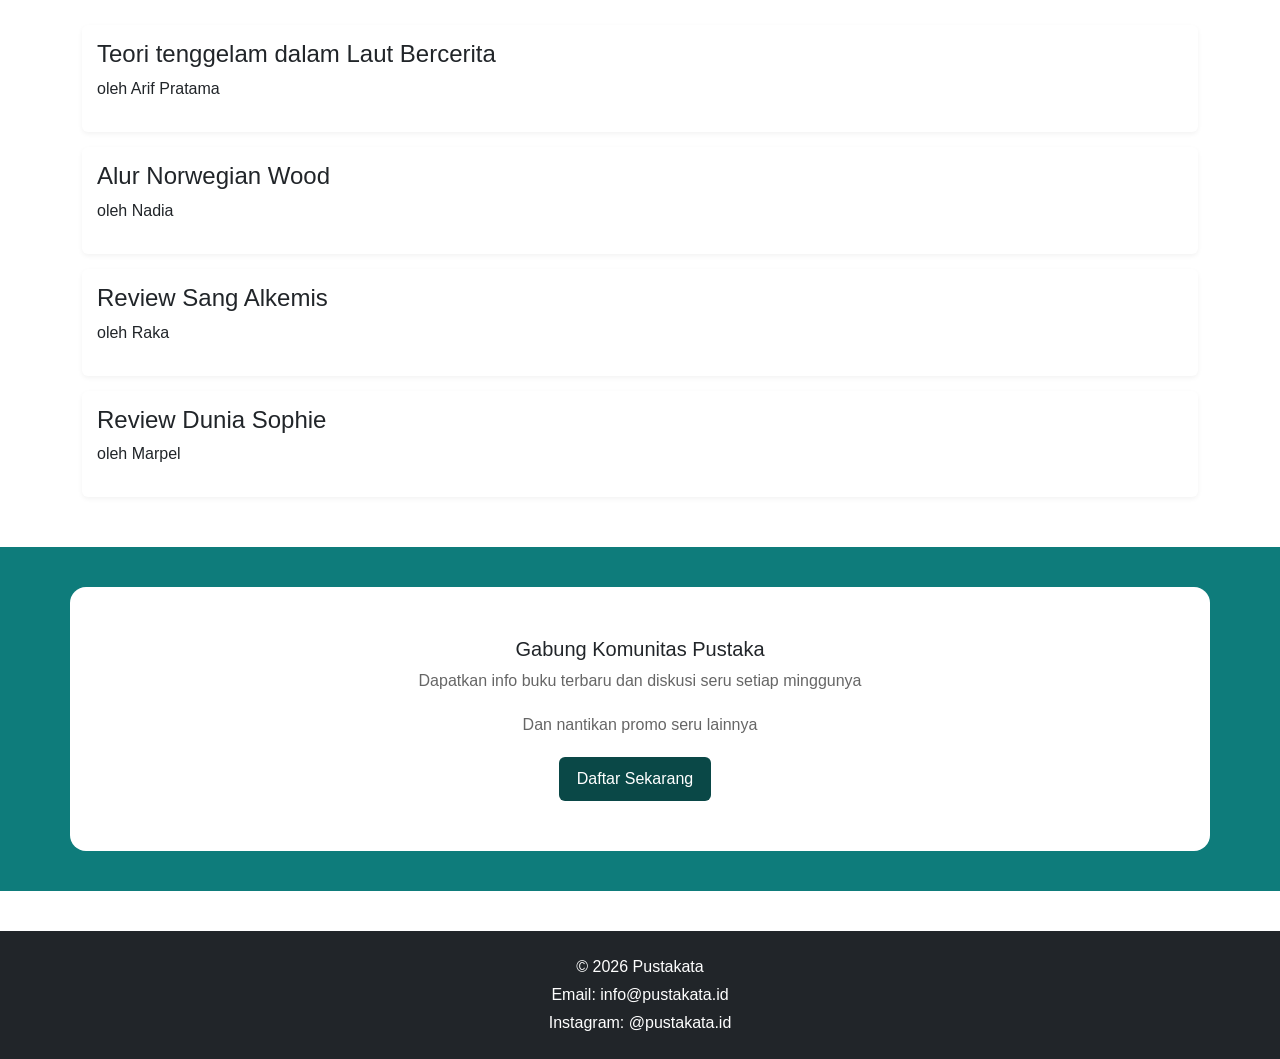
==== commit 4e3f3cfd: "Merge e6a0b0928939931ea7174d113ef000b6299b0a00 into 5de7aa99168fe354ec437f85fd0eb41c7369c725" ====
--- a/index.html
+++ b/index.html
@@ -10,7 +10,7 @@
       rel="stylesheet"
     />
   </head>
-  <body class="dark-mode">
+  <body>
     <!-- Navbar -->
     <script src="https://cdn.jsdelivr.net/npm/bootstrap@5.3.8/dist/js/bootstrap.bundle.min.js"></script>
     <header class="navbar">
@@ -130,8 +130,8 @@
             <p>oleh Raka</p>
           </div>
           <div class="discussion-item">
-            <h4>Review Dunia Shopie</h4>
-            <p>oleh marpel</p>
+            <h4>Review Dunia Sophie</h4>
+            <p>oleh Marpel</p>
           </div>
         </div>
       </div>
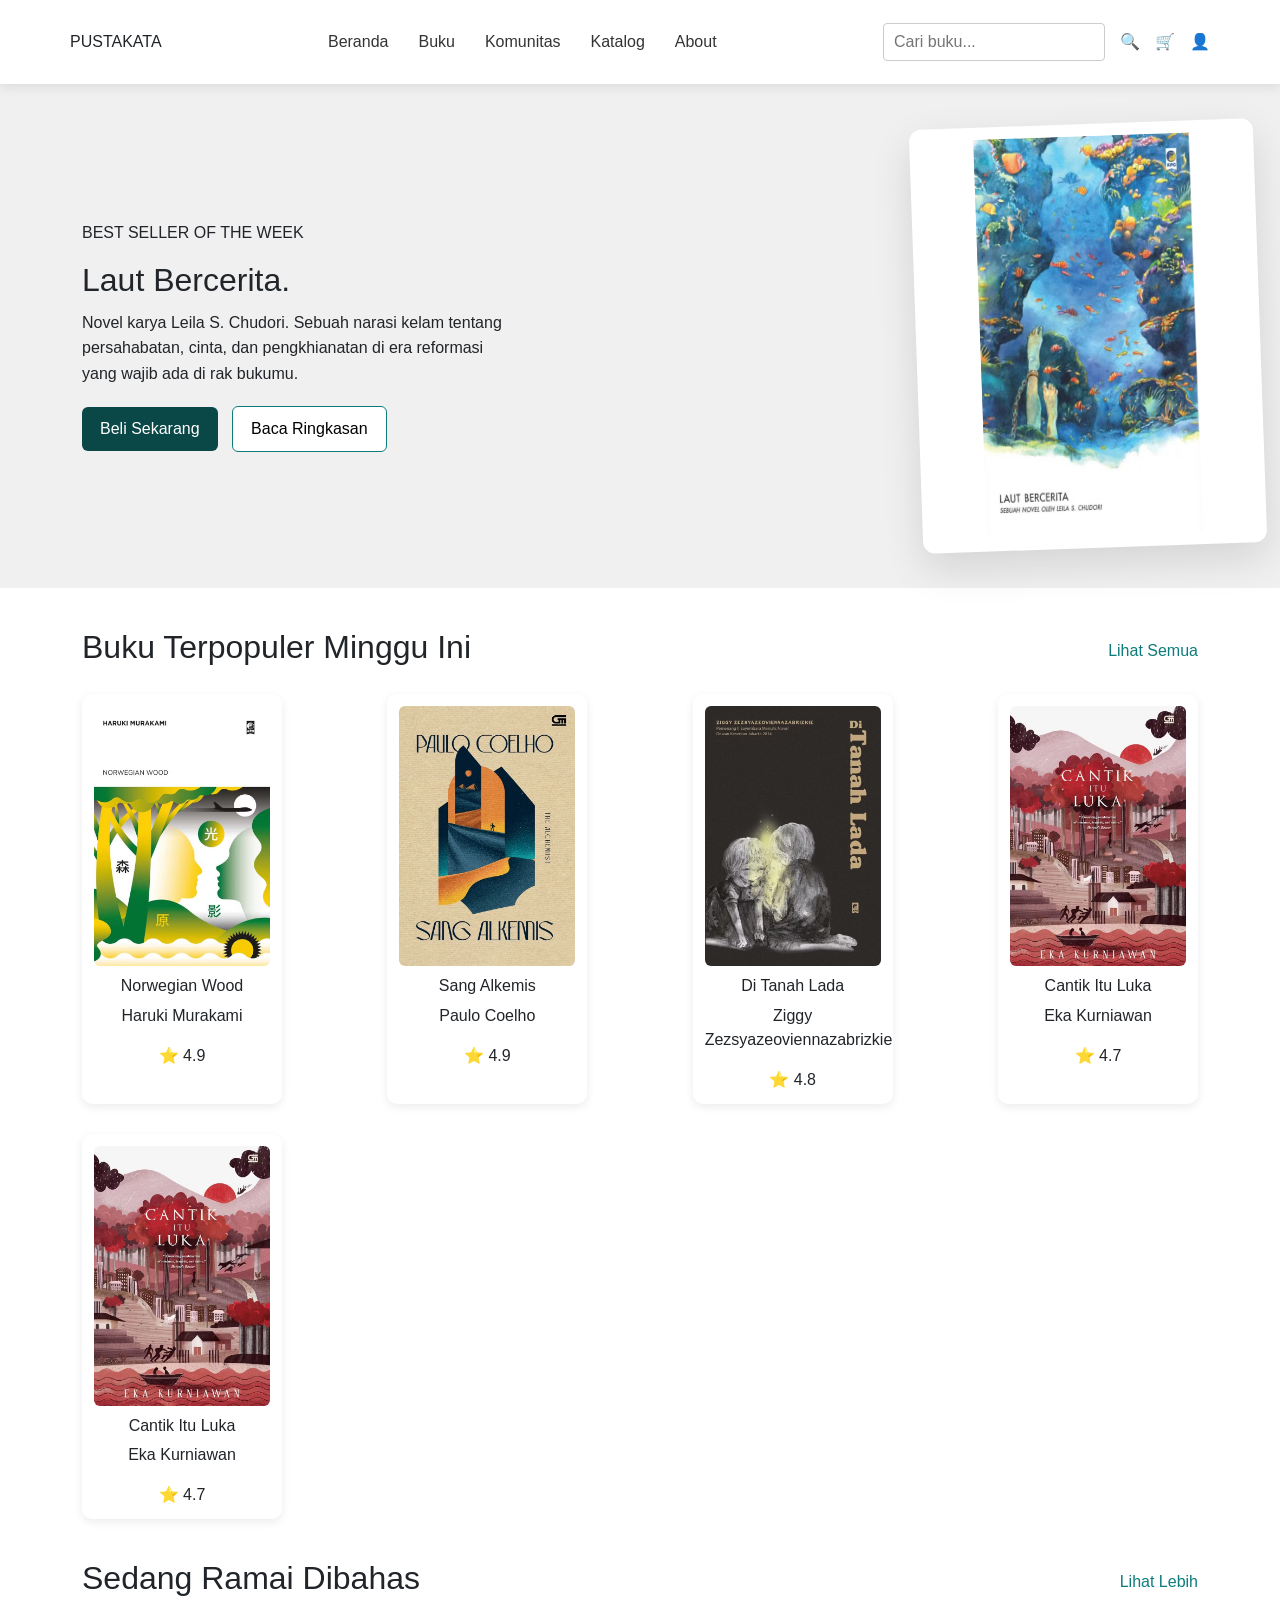
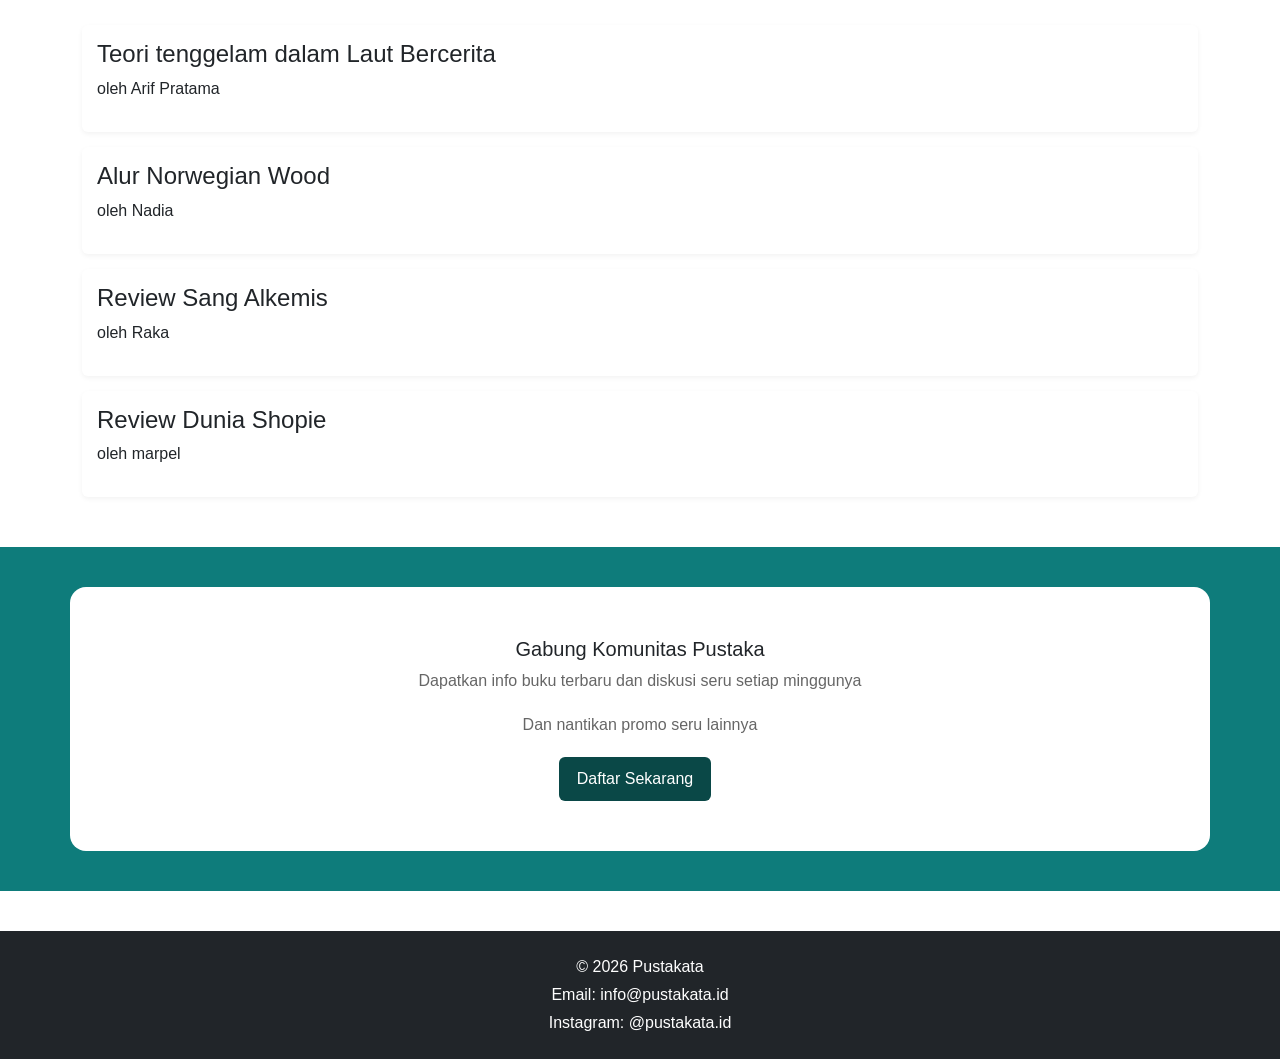
==== commit 2e30df82: "Merge 49c7c8c73d38490f6a622f95fc5ff125eaa50a14 into 5de7aa99168fe354ec437f85fd0eb41c7369c725" ====
--- a/index.html
+++ b/index.html
@@ -130,8 +130,8 @@
             <p>oleh Raka</p>
           </div>
           <div class="discussion-item">
-            <h4>Review Dunia Sophie</h4>
-            <p>oleh Marpel</p>
+            <h4>Review Dunia Shopie</h4>
+            <p>oleh marpel</p>
           </div>
         </div>
       </div>
@@ -152,8 +152,19 @@
     <footer class="footer bg-dark text-white py-4">
       <div class="container text-center">
         <p class="mb-1">© 2026 Pustakata</p>
-        <p class="mb-1">Email: info@pustakata.id</p>
-        <p class="mb-0">Instagram: @pustakata.id</p>
+        <p class="mb-1">
+          Email:
+          <a href="mailto:info@pustakata.id" class="text-white">
+            info@pustakata.id
+          </a>
+        </p>
+
+        <p class="mb-0">
+          Instagram:
+          <a href="https://instagram.com/pustakata.id" class="text-white">
+            @pustakata.id
+          </a>
+        </p>
       </div>
     </footer>
   </body>
--- a/style.css
+++ b/style.css
@@ -7,8 +7,8 @@
 }
 
 body {
-  background: #121212;
-  color: #ffffff;
+  background: #f5f5f5;
+  color: #333;
 }
 
 /* CONTAINER */
@@ -22,7 +22,7 @@
 .navbar {
   position: sticky;
   top: 0;
-  background: #1e1e1e;
+  background: white;
   box-shadow: 0 4px 10px rgba(0, 0, 0, 0.08);
   z-index: 100;
 }
@@ -151,8 +151,7 @@
 
 /* BOOK CARD */
 .book-card {
-  background: #1c1c1c;
-  color: #fff;
+  background: white;
   padding: 12px;
   border-radius: 10px;
   text-align: center;
@@ -218,31 +217,10 @@
   background: #eee;
   margin-top: 40px;
 }
-/* DARK MODE */
-.dark-mode {
-  background: #121212;
-  color: #e0e0e0;
-}
-
-/* navbar */
-.dark-mode .navbar {
-  background: #1e1e1e;
-}
-
-/* hero */
-.dark-mode .hero {
-  background: #1a1a1a;
-}
-
-/* card */
-.dark-mode .book-card,
-.dark-mode .discussion-item,
-.dark-mode .cta-box {
-  background: #2a2a2a;
-  color: #fff;
-}
-
-/* footer */
-.dark-mode .footer {
-  background: #000;
-}
+.footer a {
+  text-decoration: none;
+}
+
+.footer a:hover {
+  text-decoration: underline;
+}
